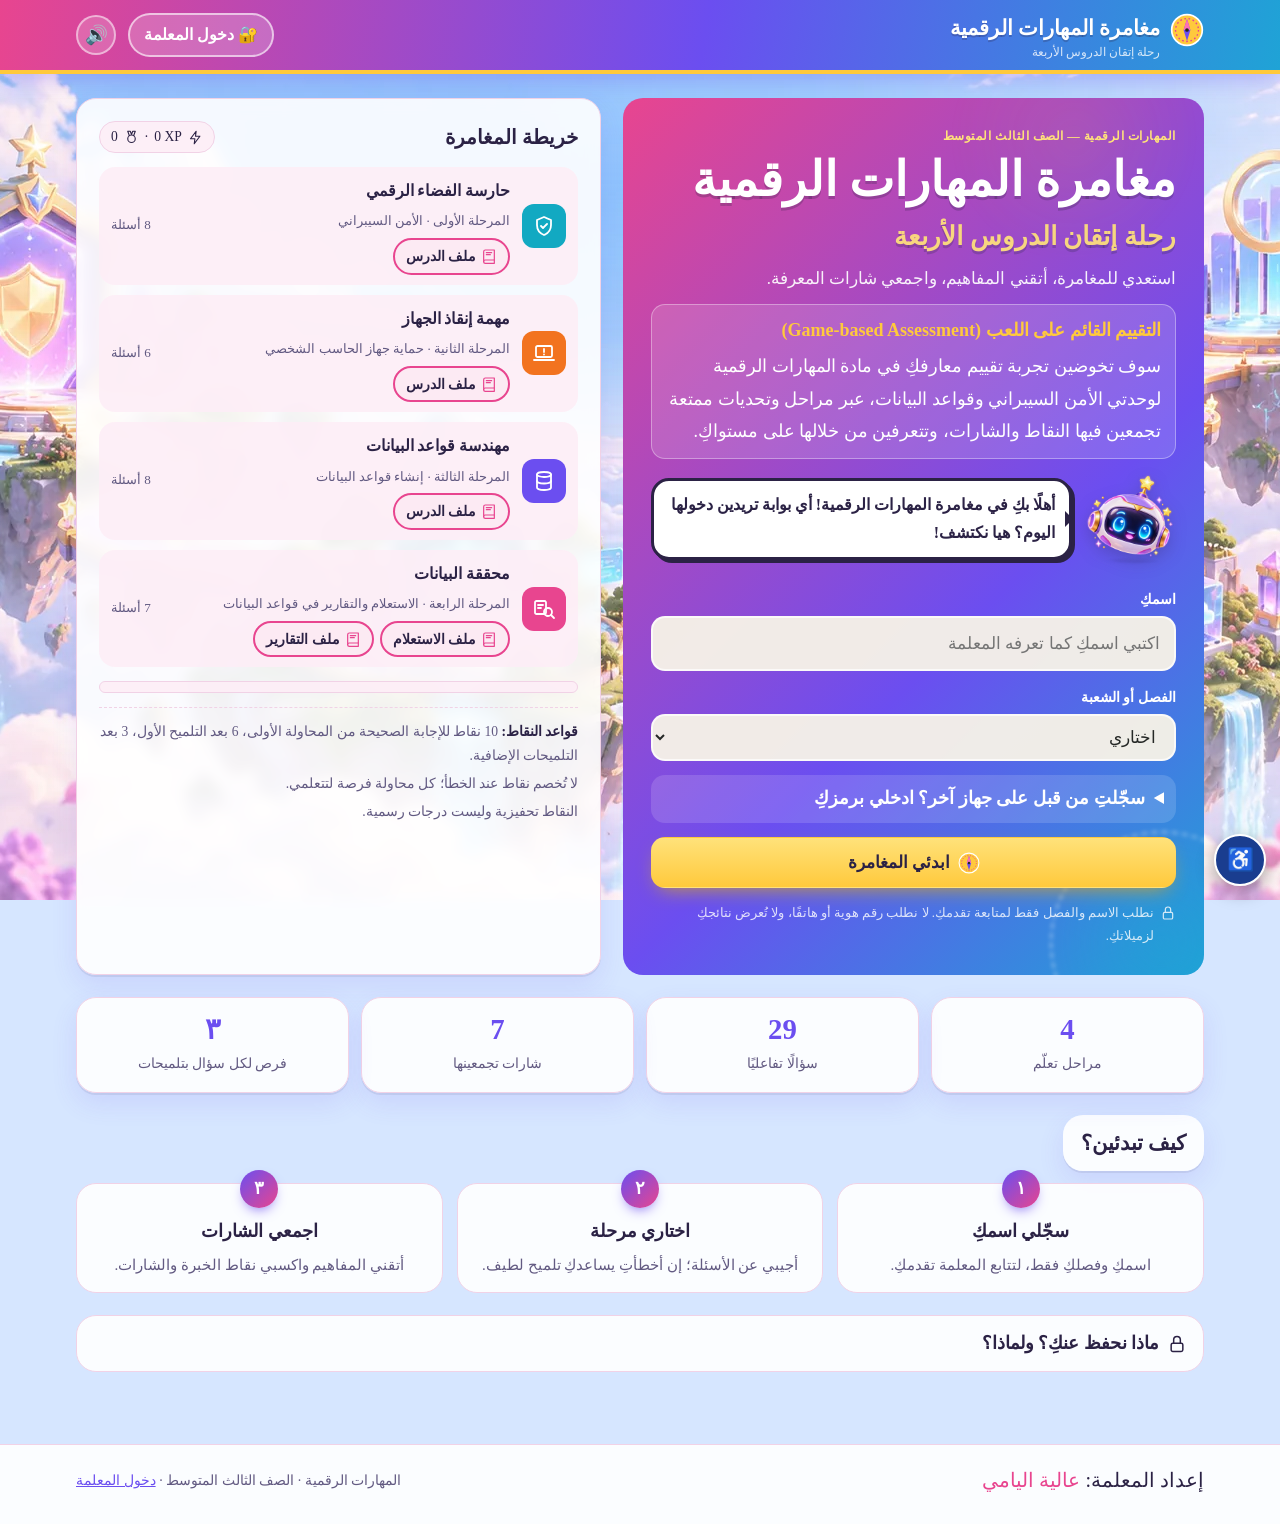
==== index.html @ bc0aef44 "v1.7.1: add experience intro (Game-based Assessment) on home page Co-Authored-By: Claude Sonnet 5.5 " ====
<!doctype html>
<html lang="ar" dir="rtl">
<head>
<meta charset="utf-8">
<meta name="viewport" content="width=device-width,initial-scale=1,viewport-fit=cover">
<title>مغامرة المهارات الرقمية</title>
<meta name="description" content="لعبة مراجعة تفاعلية لدروس المهارات الرقمية للصف الثالث المتوسط — إعداد المعلمة عالية اليامي">
<link rel="preconnect" href="https://fonts.googleapis.com">
<link rel="preconnect" href="https://fonts.gstatic.com" crossorigin>
<link rel="stylesheet" href="https://fonts.googleapis.com/css2?family=Amiri:wght@400;700&display=swap">
<link rel="preload" as="image" href="img/hero.webp" type="image/webp">
<link rel="stylesheet" href="css/style.css?v=1.7.1">
<link rel="stylesheet" href="css/home.css?v=1.7.1">
<link rel="stylesheet" href="css/scenes.css?v=1.7.1">
<link rel="stylesheet" href="css/a11y.css?v=1.7.1">
</head>
<body>
<header class="topbar">
  <div class="topbar-in">
    <a class="brand" href="#" id="brandLink"><span id="brandIcon"></span><span><b>مغامرة المهارات الرقمية</b><small>رحلة إتقان الدروس الأربعة</small></span></a>
    <div class="top-stats" id="topStats"></div>
    <button class="teacher-btn" id="teacherBtn" type="button">🔐 دخول المعلمة</button>
    <button class="sound-btn" id="soundBtn" type="button" aria-label="الأصوات">🔊</button>
  </div>
</header>
<main>
  <div class="wrap" id="app" aria-live="polite"></div>
</main>
<footer class="foot">
  <div class="foot-in">
    <div class="author">إعداد المعلمة: <span>عالية اليامي</span></div>
    <div>المهارات الرقمية · الصف الثالث المتوسط · <button class="linkish" type="button" id="teacherLink">دخول المعلمة</button></div>
  </div>
</footer>
<div class="drawer-bg" id="drawerBg" hidden></div>
<aside class="drawer" id="drawer" role="dialog" aria-modal="true" hidden></aside>

<script src="js/config.js?v=1.7.1"></script>
<script src="js/icons.js?v=1.7.1"></script>
<script src="js/questions.js?v=1.7.1"></script>
<script src="js/review.js?v=1.7.1"></script>
<script src="js/rules.js?v=1.7.1"></script>
<script src="js/forms.js?v=1.7.1"></script>
<script src="js/storage.js?v=1.7.1"></script>
<script src="js/tracker.js?v=1.7.1"></script>
<script src="js/quiz-engine.js?v=1.7.1"></script>
<script src="js/auth.js?v=1.7.1"></script>
<script src="js/fx.js?v=1.7.1"></script>
<script src="js/a11y.js"></script>
<script src="js/lesson-viewer.js?v=1.7.1"></script>
<script>
  document.getElementById('brandIcon').innerHTML = MDQ.icons.compass;
  document.getElementById('brandLink').addEventListener('click', function (e) {
    e.preventDefault();
    MDQ.ui && MDQ.ui.go(MDQ.store.get(MDQ.KEYS.session, null) ? 'map' : 'welcome');
  });
  document.getElementById('teacherLink').addEventListener('click', function () { MDQ.auth.open(); });
</script>
<script src="js/app.js?v=1.7.1"></script>
</body>
</html>
---- css/style.css ----
/* مغامرة المهارات الرقمية — ثيم أنمي مبهج: سماء ساكورا وردية، بنفسجي، أزرق سماوي، أصفر شمسي.
   التخطيط: شريط علوي متدرج + لوحة رئيسية؛ خريطة مراحل متصلة بمسار نجوم، وتميمة «نجمة». الخط: Times New Roman. */
:root {
  --bg: #FFF4FA;
  --bg-2: #EEF4FF;
  --surface: #FFFFFF;
  --surface-2: #FCEBF5;
  --ink: #2B2245;
  --muted: #625A82;
  --line: #F1D2E6;
  --brand: #6B4EF0;
  --brand-2: #E8458F;
  --brand-3: #1FA3D6;
  --brand-ink: #FFFFFF;
  --accent: #6B4EF0;
  --gold: #FFC93C;
  --gold-ink: #B2560A;
  --c1: #12A9C2; --c2: #F2731F; --c3: #6B4EF0; --c4: #E8458F;
  --ok: #109E6E; --ok-bg: #DDF8EC;
  --warn: #B06A00; --warn-bg: #FFF1CC;
  --bad: #D9365E; --bad-bg: #FFE1E8;
  --shadow: 0 2px 0 rgba(43,34,69,.08), 0 10px 26px rgba(107,78,240,.12);
  --f-display: "Times New Roman", Times, "Amiri", "Traditional Arabic", serif;
  --f-body: "Times New Roman", Times, "Amiri", "Traditional Arabic", serif;
  --r: 20px;
  --r-sm: 12px;
}
@media (prefers-color-scheme: dark) {
  :root:not([data-theme="light"]) {
    --bg: #161230; --bg-2: #101A3A; --surface: #221C47; --surface-2: #2D2560; --ink: #F6F1FF; --muted: #BDB3E3; --line: #3D3478;
    --brand: #8C74FF; --brand-2: #FF5FA8; --brand-3: #36C2F0; --brand-ink: #FFFFFF; --accent: #B3A3FF; --gold: #FFD45C; --gold-ink: #FFD45C;
    --c1: #4FD8EE; --c2: #FF9A55; --c3: #A996FF; --c4: #FF7DBB;
    --ok: #4FE0A6; --ok-bg: #173A33; --warn: #FFC95C; --warn-bg: #3D3017; --bad: #FF8AA6; --bad-bg: #44203A;
    --shadow: 0 2px 0 rgba(0,0,0,.3), 0 10px 28px rgba(0,0,0,.35);
    color-scheme: dark;
  }
}
:root[data-theme="dark"] {
  --bg: #161230; --bg-2: #101A3A; --surface: #221C47; --surface-2: #2D2560; --ink: #F6F1FF; --muted: #BDB3E3; --line: #3D3478;
  --brand: #8C74FF; --brand-2: #FF5FA8; --brand-3: #36C2F0; --brand-ink: #FFFFFF; --accent: #B3A3FF; --gold: #FFD45C; --gold-ink: #FFD45C;
  --c1: #4FD8EE; --c2: #FF9A55; --c3: #A996FF; --c4: #FF7DBB;
  --ok: #4FE0A6; --ok-bg: #173A33; --warn: #FFC95C; --warn-bg: #3D3017; --bad: #FF8AA6; --bad-bg: #44203A;
  --shadow: 0 2px 0 rgba(0,0,0,.3), 0 10px 28px rgba(0,0,0,.35);
  color-scheme: dark;
}

* { box-sizing: border-box; }
html, body { min-height: 100%; }
body {
  margin: 0; background: var(--bg); color: var(--ink);
  font-family: var(--f-body); font-size: 18px; line-height: 1.75;
  background-image: radial-gradient(1200px 600px at 100% -10%, color-mix(in srgb, var(--brand-2) 14%, transparent), transparent 60%), radial-gradient(900px 500px at -10% 30%, color-mix(in srgb, var(--brand-3) 12%, transparent), transparent 60%);
  background-attachment: fixed;
  -webkit-font-smoothing: antialiased;
}
h1, h2, h3 { font-family: var(--f-display); font-weight: 600; line-height: 1.35; text-wrap: balance; margin: 0; }
p { margin: 0; }
button, input, select { font: inherit; color: inherit; }
button { cursor: pointer; }
:focus-visible { outline: 3px solid var(--gold); outline-offset: 2px; border-radius: 6px; }
.num { font-variant-numeric: tabular-nums; }
.ltr { direction: ltr; unicode-bidi: isolate; display: inline-block; }
.sr { position: absolute; width: 1px; height: 1px; overflow: hidden; clip: rect(0 0 0 0); }

/* ---------- الشريط العلوي ---------- */
.topbar {
  position: sticky; top: env(safe-area-inset-top, 0px); z-index: 30;
  background: var(--brand); color: var(--brand-ink);
  border-bottom: 3px solid var(--gold);
}
.topbar-in { max-width: 1160px; margin: 0 auto; padding: 10px 16px; display: flex; align-items: center; gap: 12px; flex-wrap: wrap; }
.brand { display: flex; align-items: center; gap: 10px; text-decoration: none; color: inherit; background: none; border: 0; padding: 0; }
.brand svg { width: 34px; height: 34px; flex: none; }
.brand b { font-family: var(--f-display); font-size: 1.15rem; font-weight: 600; letter-spacing: 0; }
.brand small { display: block; font-size: .72rem; opacity: .8; line-height: 1.2; }
.top-stats { margin-inline-start: auto; display: flex; gap: 8px; align-items: center; flex-wrap: wrap; }
.chip {
  display: inline-flex; align-items: center; gap: 6px; padding: 3px 11px; border-radius: 999px;
  font-size: .85rem; background: rgba(246,242,232,.12); border: 1px solid rgba(246,242,232,.22); white-space: nowrap;
}
.chip svg { width: 15px; height: 15px; }
.chip.gold { background: var(--gold); color: #252826; border-color: transparent; font-weight: 600; }
.sync { font-size: .78rem; }
.sync[data-st="synced"] { background: rgba(121,199,154,.25); }
.sync[data-st="error"], .sync[data-st="offline"] { background: #A3392E; border-color: transparent; color: #fff; }
.sync[data-st="memory"] { background: #8F5A0F; color: #fff; }

/* ---------- الحاوية ---------- */
.wrap { max-width: 1160px; margin: 0 auto; padding-inline: 16px; padding-block: 24px 40px; }
.panel { background: var(--surface); border: 1px solid var(--line); border-radius: var(--r); box-shadow: var(--shadow); }
.eyebrow { font-size: .78rem; letter-spacing: .04em; color: var(--gold-ink); font-weight: 600; }
.muted { color: var(--muted); }
.row { display: flex; gap: 10px; flex-wrap: wrap; align-items: center; }
.grow { flex: 1 1 auto; min-width: 0; }

/* ---------- الأزرار ---------- */
.btn {
  display: inline-flex; align-items: center; justify-content: center; gap: 8px;
  padding: 10px 18px; border-radius: 10px; border: 1px solid transparent;
  background: var(--brand); color: var(--brand-ink); font-weight: 600; font-size: .98rem;
  transition: transform .12s ease, background .15s ease, box-shadow .15s ease; text-decoration: none;
}
.btn:hover { transform: translateY(-1px); box-shadow: 0 6px 16px color-mix(in srgb, var(--brand) 35%, transparent); }
.btn:active { transform: none; }
.btn[disabled] { opacity: .45; cursor: not-allowed; transform: none; box-shadow: none; }
.btn.gold { background: var(--gold); color: #252826; }
.btn.ghost { background: transparent; color: var(--ink); border-color: var(--line); }
.btn.ghost:hover { background: var(--surface-2); }
.btn.small { padding: 6px 12px; font-size: .88rem; }
.btn svg { width: 18px; height: 18px; }
.linkish { background: none; border: 0; color: var(--accent); text-decoration: underline; padding: 0; font-size: .9rem; }

/* ---------- الصفحة الافتتاحية ---------- */
.hero { display: grid; grid-template-columns: 1.05fr .95fr; gap: 22px; align-items: stretch; }
.hero-card { background: var(--brand); color: var(--brand-ink); border-radius: var(--r); padding: 28px; position: relative; overflow: hidden; }
.hero-card::after {
  content: ""; position: absolute; inset: auto -40px -60px auto; width: 240px; height: 240px; border-radius: 50%;
  border: 2px dashed rgba(183,154,97,.45); pointer-events: none;
}
.hero-card h1 { font-size: clamp(1.7rem, 3.4vw, 2.5rem); }
.hero-card h1 span { color: var(--gold); display: block; font-size: .62em; margin-top: 4px; }
.hero-card .lede { margin-top: 10px; font-size: 1.05rem; opacity: .92; }
.form { margin-top: 22px; display: grid; gap: 14px; position: relative; z-index: 1; }
.field label { display: block; font-size: .9rem; margin-bottom: 4px; font-weight: 600; }
.field input, .field select {
  width: 100%; padding: 11px 14px; border-radius: 10px; border: 1px solid rgba(246,242,232,.35);
  background: rgba(246,242,232,.96); color: #252826; font-size: 1rem;
}
.field .help { font-size: .8rem; opacity: .85; margin-top: 3px; }
.field .err { color: #FFD9D3; font-size: .85rem; margin-top: 4px; }
.privacy { font-size: .8rem; opacity: .8; display: flex; gap: 6px; align-items: flex-start; }
.privacy svg { width: 16px; height: 16px; flex: none; margin-top: 3px; }

.preview { padding: 22px; display: grid; gap: 14px; align-content: start; }
.preview h2 { font-size: 1.25rem; }
.mini-stages { display: grid; gap: 10px; }
.mini { display: grid; grid-template-columns: 44px 1fr auto; gap: 12px; align-items: center; padding: 10px 12px; border-radius: 12px; background: var(--surface-2); }
.mini .ic { width: 44px; height: 44px; border-radius: 12px; display: grid; place-items: center; color: #fff; }
.mini .ic svg { width: 24px; height: 24px; }
.mini b { display: block; font-size: .98rem; }
.mini small { color: var(--muted); font-size: .82rem; }
.rules { font-size: .85rem; color: var(--muted); border-top: 1px dashed var(--line); padding-top: 12px; display: grid; gap: 4px; }
.rules b { color: var(--ink); }

/* ---------- الخريطة ---------- */
.map-head { display: flex; gap: 16px; align-items: end; justify-content: space-between; flex-wrap: wrap; margin-bottom: 18px; }
.map-head h1 { font-size: clamp(1.5rem, 3vw, 2rem); }
.overall { min-width: 240px; flex: 0 1 340px; }
.bar { height: 10px; border-radius: 99px; background: var(--surface-2); overflow: hidden; border: 1px solid var(--line); }
.bar > i { display: block; height: 100%; background: linear-gradient(90deg, var(--gold), var(--accent)); border-radius: inherit; transition: width .5s ease; }
.stages { position: relative; display: grid; grid-template-columns: repeat(4, minmax(0, 1fr)); gap: 18px; }
.stages::before {
  content: ""; position: absolute; top: 58px; inset-inline: 8%; border-top: 3px dashed var(--gold); opacity: .6; z-index: 0;
}
.stage {
  position: relative; z-index: 1; display: flex; flex-direction: column; gap: 10px; padding: 18px;
  background: var(--surface); border: 1px solid var(--line); border-radius: var(--r); box-shadow: var(--shadow);
  border-top: 5px solid var(--sc);
}
.stage .node {
  width: 76px; height: 76px; border-radius: 50%; display: grid; place-items: center; margin: -6px auto 2px;
  background: var(--sc); color: #fff; box-shadow: 0 0 0 6px var(--surface), 0 0 0 8px var(--line); position: relative;
}
.stage .node svg { width: 36px; height: 36px; }
.stage .node .done-mark { position: absolute; bottom: -4px; inset-inline-end: -4px; width: 26px; height: 26px; border-radius: 50%; background: var(--gold); color: #252826; display: grid; place-items: center; border: 2px solid var(--surface); }
.stage .node .done-mark svg { width: 15px; height: 15px; }
.stage .lvl { text-align: center; font-size: .78rem; color: var(--muted); }
.stage h3 { font-size: 1.15rem; text-align: center; }
.stage .lesson { text-align: center; color: var(--sc); font-weight: 600; font-size: .92rem; margin-top: -6px; }
.stage .story { font-size: .9rem; color: var(--muted); }
.stage .mission { font-size: .86rem; background: var(--surface-2); padding: 8px 10px; border-radius: 10px; }
.stage .mission b { color: var(--ink); }
.stage .foot { margin-top: auto; display: grid; gap: 8px; }
.status { display: inline-flex; align-items: center; gap: 6px; font-size: .78rem; font-weight: 600; padding: 2px 10px; border-radius: 99px; justify-self: start; }
.status.new { background: var(--surface-2); color: var(--muted); }
.status.active { background: var(--warn-bg); color: var(--warn); }
.status.done { background: var(--ok-bg); color: var(--ok); }
.stage.is-done { background: linear-gradient(180deg, var(--surface), var(--surface-2)); }
.stage .btn { width: 100%; background: var(--sc); color: #fff; }
.stage .btn.ghost { background: transparent; color: var(--ink); }
.c1 { --sc: var(--c1); } .c2 { --sc: var(--c2); } .c3 { --sc: var(--c3); } .c4 { --sc: var(--c4); }

.badges-shelf { margin-top: 22px; padding: 18px; }
.badges-shelf h2 { font-size: 1.1rem; margin-bottom: 10px; }
.shelf { display: flex; gap: 12px; flex-wrap: wrap; }
.medal { display: flex; align-items: center; gap: 10px; padding: 8px 12px 8px 14px; border-radius: 12px; border: 1px solid var(--line); background: var(--surface-2); min-width: 0; }
.medal .disc { width: 42px; height: 42px; border-radius: 50%; display: grid; place-items: center; background: var(--gold); color: #252826; flex: none; box-shadow: inset 0 0 0 3px rgba(255,255,255,.35); }
.medal .disc svg { width: 22px; height: 22px; }
.medal.locked { opacity: .5; }
.medal.locked .disc { background: var(--line); color: var(--muted); }
.medal b { display: block; font-size: .9rem; }
.medal small { color: var(--muted); font-size: .76rem; line-height: 1.4; display: block; }

/* ---------- شاشة السؤال ---------- */
.play { display: grid; grid-template-columns: minmax(0, 1fr) 280px; gap: 20px; align-items: start; }
.play-head { display: flex; gap: 10px; align-items: center; flex-wrap: wrap; margin-bottom: 14px; }
.play-head h1 { font-size: 1.35rem; }
.qcard { padding: 22px; border-top: 5px solid var(--sc); }
.qmeta { display: flex; gap: 8px; flex-wrap: wrap; align-items: center; margin-bottom: 10px; font-size: .82rem; }
.tag { padding: 2px 10px; border-radius: 99px; background: var(--surface-2); color: var(--muted); }
.tag.concept { color: var(--sc); background: color-mix(in srgb, var(--sc) 12%, transparent); font-weight: 600; }
.tag.retry { background: var(--warn-bg); color: var(--warn); }
.qtext { font-size: 1.18rem; font-weight: 500; line-height: 1.9; }
.opts { display: grid; gap: 10px; margin-top: 18px; }
.opt {
  display: grid; grid-template-columns: 34px 1fr auto; gap: 12px; align-items: center; text-align: start;
  padding: 12px 14px; border-radius: 12px; border: 2px solid var(--line); background: var(--surface);
  transition: border-color .15s, background .15s, transform .1s;
}
.opt:hover:not([disabled]) { border-color: var(--sc); }
.opt .l { width: 34px; height: 34px; border-radius: 50%; display: grid; place-items: center; background: var(--surface-2); font-weight: 700; }
.opt[aria-checked="true"] { border-color: var(--sc); background: color-mix(in srgb, var(--sc) 9%, var(--surface)); }
.opt[aria-checked="true"] .l { background: var(--sc); color: #fff; }
.opt.tried { opacity: .55; text-decoration: line-through; text-decoration-color: var(--bad); }
.opt.tried .note { font-size: .74rem; color: var(--bad); text-decoration: none; }
.opt.right { border-color: var(--ok); background: var(--ok-bg); }
.opt.right .l { background: var(--ok); color: #fff; }
.opt[disabled] { cursor: default; }
.opts.tf { grid-template-columns: 1fr 1fr; }
.actions { display: flex; gap: 10px; flex-wrap: wrap; margin-top: 18px; align-items: center; }

.fb { margin-top: 18px; padding: 16px 18px; border-radius: 12px; border: 1px solid; display: grid; gap: 8px; animation: rise .35s ease; }
.fb h3 { font-size: 1.08rem; display: flex; align-items: center; gap: 8px; }
.fb h3 svg { width: 22px; height: 22px; }
.fb.ok { background: var(--ok-bg); border-color: color-mix(in srgb, var(--ok) 40%, transparent); }
.fb.ok h3 { color: var(--ok); }
.fb.hint { background: var(--warn-bg); border-color: color-mix(in srgb, var(--warn) 35%, transparent); }
.fb.hint h3 { color: var(--warn); }
.fb.teach { background: var(--surface-2); border-color: var(--line); }
.fb.teach h3 { color: var(--accent); }
.fb .xp { font-weight: 700; color: var(--gold-ink); }
.fb .corr { font-size: .92rem; border-inline-start: 3px solid var(--gold); padding-inline-start: 10px; }
@keyframes rise { from { opacity: 0; transform: translateY(6px); } to { opacity: 1; transform: none; } }
.shake { animation: shake .35s ease; }
@keyframes shake { 20%, 60% { transform: translateX(-5px); } 40%, 80% { transform: translateX(5px); } }

.side { display: grid; gap: 14px; position: sticky; top: calc(env(safe-area-inset-top, 0px) + 80px); }
.side .panel { padding: 16px; }
.reviewbtn {
  display: grid; grid-template-columns: 46px 1fr; gap: 12px; align-items: center; width: 100%; text-align: start;
  padding: 14px; border-radius: var(--r); border: 2px dashed var(--gold); background: var(--surface); color: var(--ink);
}
.reviewbtn:hover { background: var(--surface-2); }
.reviewbtn .ic { width: 46px; height: 46px; border-radius: 12px; background: var(--gold); color: #252826; display: grid; place-items: center; }
.reviewbtn .ic svg { width: 26px; height: 26px; }
.reviewbtn b { display: block; font-family: var(--f-display); font-weight: 600; }
.reviewbtn small { color: var(--muted); font-size: .8rem; }
.kv { display: grid; grid-template-columns: 1fr auto; gap: 6px 10px; font-size: .9rem; }
.kv dt { color: var(--muted); } .kv dd { margin: 0; font-weight: 700; }
.ladder { display: grid; gap: 6px; font-size: .84rem; }
.ladder div { display: flex; justify-content: space-between; gap: 8px; padding: 4px 8px; border-radius: 8px; }
.ladder div.on { background: var(--warn-bg); color: var(--warn); font-weight: 600; }

/* ---------- لوحة المراجعة الجانبية ---------- */
.drawer-bg { position: fixed; inset: 0; background: rgba(20,24,21,.45); z-index: 50; opacity: 0; transition: opacity .2s; }
.drawer-bg.open { opacity: 1; }
.drawer {
  position: fixed; top: 0; bottom: 0; inset-inline-start: 0; width: min(560px, 100%); z-index: 51;
  background: var(--surface); border-inline-end: 4px solid var(--gold); box-shadow: var(--shadow);
  display: flex; flex-direction: column; transform: translateX(100%); transition: transform .25s ease;
  padding-top: env(safe-area-inset-top, 0px); padding-bottom: env(safe-area-inset-bottom, 0px);
}
[dir="rtl"] .drawer { transform: translateX(105%); }
.drawer.open { transform: none !important; }
.drawer header { padding: 16px 18px; border-bottom: 1px solid var(--line); display: flex; gap: 10px; align-items: center; background: var(--surface-2); }
.drawer header h2 { font-size: 1.1rem; }
.drawer .body { overflow-y: auto; padding: 16px 18px 24px; display: grid; gap: 16px; }
.drawer footer { padding: 12px 18px; border-top: 1px solid var(--line); }
.rsec { border: 1px solid var(--line); border-radius: 12px; padding: 14px; display: grid; gap: 8px; }
.rsec.focus { border-color: var(--gold); box-shadow: 0 0 0 3px color-mix(in srgb, var(--gold) 25%, transparent); }
.rsec .here { font-size: .74rem; color: var(--gold-ink); font-weight: 700; }
.rsec h3 { font-size: 1rem; }
.rsec ul, .rsec ol { margin: 0; padding-inline-start: 20px; display: grid; gap: 4px; font-size: .93rem; }
.rsec p { font-size: .93rem; }
.tbl-wrap { overflow-x: auto; border: 1px solid var(--line); border-radius: 10px; }
.tbl { width: 100%; border-collapse: collapse; font-size: .86rem; }
.tbl th { background: var(--surface-2); text-align: start; padding: 8px 10px; font-weight: 700; white-space: nowrap; }
.tbl td { padding: 8px 10px; border-top: 1px solid var(--line); vertical-align: top; }
.terms { display: grid; gap: 6px; }
.terms div { display: grid; grid-template-columns: minmax(110px, 38%) 1fr; gap: 10px; font-size: .9rem; padding: 6px 0; border-bottom: 1px dashed var(--line); }
.terms dt { font-weight: 700; color: var(--accent); }
.terms dd { margin: 0; }
.vs { display: grid; grid-template-columns: 1fr auto 1fr; gap: 8px; align-items: stretch; }
.vs > div { background: var(--surface-2); border-radius: 10px; padding: 10px; font-size: .88rem; }
.vs > div b { display: block; color: var(--accent); margin-bottom: 4px; }
.vs > span { align-self: center; font-family: var(--f-display); color: var(--gold-ink); }
.diagram svg { width: 100%; height: auto; display: block; }
.diagram figcaption { font-size: .82rem; color: var(--muted); }
.extra { background: var(--surface-2); border-radius: 12px; padding: 12px 14px; font-size: .88rem; }

/* ---------- النتائج ---------- */
.result-hero { padding: 26px; display: grid; grid-template-columns: auto 1fr; gap: 20px; align-items: center; background: var(--brand); color: var(--brand-ink); border-radius: var(--r); }
.result-hero h1 { font-size: clamp(1.4rem, 3vw, 1.9rem); }
.result-hero .big-badge { width: 96px; height: 96px; border-radius: 50%; background: var(--gold); color: #252826; display: grid; place-items: center; box-shadow: 0 0 0 6px rgba(246,242,232,.18); animation: pop .6s cubic-bezier(.2,1.6,.4,1); }
.result-hero .big-badge svg { width: 48px; height: 48px; }
@keyframes pop { from { transform: scale(.3) rotate(-20deg); } to { transform: none; } }
.stats { display: grid; grid-template-columns: repeat(4, minmax(0, 1fr)); gap: 12px; margin-top: 16px; }
.stat { padding: 14px; border-radius: 12px; background: var(--surface); border: 1px solid var(--line); }
.stat b { display: block; font-size: 1.6rem; font-family: var(--f-display); line-height: 1.2; }
.stat small { color: var(--muted); font-size: .82rem; }
.stat.key { border-color: var(--gold); }
.twin { display: grid; grid-template-columns: 1fr 1fr; gap: 12px; margin-top: 12px; }
.meter { padding: 16px; }
.meter .bar { height: 12px; margin-top: 8px; }
.meter .bar > i.ok { background: var(--ok); }
.list { display: grid; gap: 8px; margin-top: 8px; }
.list li { list-style: none; }
.list.plain { padding: 0; margin: 8px 0 0; }
.mist { padding: 16px; display: grid; gap: 8px; border-inline-start: 4px solid var(--sc); }
.mist .yours { color: var(--bad); font-size: .9rem; }
.mist .right { color: var(--ok); font-size: .9rem; font-weight: 600; }

/* ---------- التنبيهات ---------- */
.toast { position: fixed; bottom: calc(18px + env(safe-area-inset-bottom, 0px)); inset-inline: 16px; margin: 0 auto; max-width: 420px; z-index: 70;
  background: var(--ink); color: var(--bg); padding: 12px 16px; border-radius: 12px; box-shadow: var(--shadow); display: flex; gap: 10px; align-items: center; animation: rise .3s ease; }
.toast .disc { width: 36px; height: 36px; border-radius: 50%; background: var(--gold); color: #252826; display: grid; place-items: center; flex: none; }
.toast .disc svg { width: 20px; height: 20px; }
.banner { padding: 12px 14px; border-radius: 12px; background: var(--warn-bg); color: var(--warn); font-size: .9rem; display: flex; gap: 10px; align-items: flex-start; }
.banner.info { background: var(--surface-2); color: var(--ink); }
.banner.bad { background: var(--bad-bg); color: var(--bad); }
.confirm { padding: 14px; border-radius: 12px; border: 1px solid var(--bad); background: var(--bad-bg); display: grid; gap: 10px; }
#confetti { position: fixed; inset: 0; pointer-events: none; z-index: 60; width: 100%; height: 100%; }

/* ---------- التذييل ---------- */
.foot { border-top: 1px solid var(--line); margin-top: 8px; }
.foot-in { max-width: 1160px; margin: 0 auto; padding: 18px 16px 26px; display: flex; gap: 12px; flex-wrap: wrap; align-items: center; justify-content: space-between; font-size: .88rem; color: var(--muted); }
.foot-in .author { font-family: var(--f-display); font-size: 1.05rem; color: var(--ink); }
.foot-in .author span { color: var(--gold-ink); }

/* ---------- لوحة المعلمة ---------- */
.t-head { display: flex; gap: 14px; flex-wrap: wrap; align-items: end; justify-content: space-between; margin-bottom: 16px; }
.t-head h1 { font-size: 1.6rem; }
.tabs { display: flex; gap: 4px; flex-wrap: wrap; border-bottom: 2px solid var(--line); margin-bottom: 16px; }
.tabs button { background: none; border: 0; padding: 9px 14px; border-radius: 10px 10px 0 0; color: var(--muted); font-weight: 600; margin-bottom: -2px; border-bottom: 3px solid transparent; }
.tabs button[aria-selected="true"] { color: var(--accent); border-bottom-color: var(--gold); }
.filters { display: grid; grid-template-columns: repeat(4, minmax(0, 1fr)) auto; gap: 10px; padding: 14px; margin-bottom: 16px; align-items: end; }
.filters label { font-size: .8rem; color: var(--muted); display: grid; gap: 3px; min-width: 0; }
.filters select, .t-input { padding: 8px 10px; border-radius: 9px; border: 1px solid var(--line); background: var(--surface); color: var(--ink); width: 100%; min-width: 0; }
.kpis { display: grid; grid-template-columns: repeat(5, minmax(0, 1fr)); gap: 12px; margin-bottom: 16px; }
.kpi { padding: 14px; }
.kpi b { display: block; font-size: 1.7rem; font-family: var(--f-display); line-height: 1.2; }
.kpi small { color: var(--muted); font-size: .8rem; }
.grid2 { display: grid; grid-template-columns: 1fr 1fr; gap: 16px; }
.card { padding: 16px; min-width: 0; }
.card h2 { font-size: 1.08rem; margin-bottom: 10px; }
.hbar { display: grid; grid-template-columns: minmax(90px, 34%) 1fr 48px; gap: 10px; align-items: center; font-size: .86rem; padding: 5px 0; }
.hbar .track { height: 12px; background: var(--surface-2); border-radius: 99px; overflow: hidden; }
.hbar .track i { display: block; height: 100%; border-radius: 99px; }
.lv-low { background: var(--bad); } .lv-mid { background: var(--warn); } .lv-ok { background: var(--ok); }
.pill { display: inline-block; padding: 1px 9px; border-radius: 99px; font-size: .78rem; font-weight: 700; }
.pill.low { background: var(--bad-bg); color: var(--bad); } .pill.mid { background: var(--warn-bg); color: var(--warn); } .pill.ok { background: var(--ok-bg); color: var(--ok); }
.pill.na { background: var(--surface-2); color: var(--muted); }
.t-table { width: 100%; border-collapse: collapse; font-size: .86rem; }
.t-table th { position: sticky; top: 0; background: var(--surface-2); text-align: start; padding: 8px 10px; white-space: nowrap; font-weight: 700; }
.t-table td { padding: 7px 10px; border-top: 1px solid var(--line); vertical-align: top; }
.t-scroll { overflow: auto; max-height: 520px; border: 1px solid var(--line); border-radius: 10px; }
.qbank { display: grid; gap: 10px; }
.qitem { padding: 14px; display: grid; gap: 6px; border-inline-start: 4px solid var(--sc); }
.qitem .key { color: var(--ok); font-weight: 600; font-size: .9rem; }
.qitem.flagged { box-shadow: inset 0 0 0 2px var(--gold); }
.flag { background: var(--warn-bg); color: var(--warn); padding: 8px 10px; border-radius: 9px; font-size: .86rem; }
.switch { display: inline-flex; gap: 8px; align-items: center; font-size: .88rem; }
.setgrid { display: grid; grid-template-columns: repeat(3, minmax(0, 1fr)); gap: 14px; }
.setgrid label { display: grid; gap: 4px; font-size: .88rem; }
pre.code { background: var(--surface-2); padding: 12px; border-radius: 10px; overflow-x: auto; font-size: .82rem; direction: ltr; text-align: left; }
.steps-doc { display: grid; gap: 10px; padding-inline-start: 22px; margin: 0; }

/* ---------- الاستجابة ---------- */
.mobile-only { display: none; }
@media (max-width: 980px) { .mobile-only { display: inline-flex; } }
@media (max-width: 980px) {
  .stages { grid-template-columns: repeat(2, minmax(0, 1fr)); }
  .stages::before { display: none; }
  .play { grid-template-columns: 1fr; }
  .side { position: static; }
  .kpis { grid-template-columns: repeat(3, minmax(0, 1fr)); }
  .filters { grid-template-columns: repeat(2, minmax(0, 1fr)); }
  .setgrid { grid-template-columns: 1fr 1fr; }
}
@media (max-width: 720px) {
  .hero { grid-template-columns: 1fr; }
  .stats { grid-template-columns: repeat(2, minmax(0, 1fr)); }
  .grid2, .twin { grid-template-columns: 1fr; }
  .result-hero { grid-template-columns: 1fr; text-align: center; justify-items: center; }
}
@media (max-width: 560px) {
  .stages { grid-template-columns: 1fr; }
  .top-stats { margin-inline-start: 0; width: 100%; }
  .brand small { display: none; }
  .opts.tf { grid-template-columns: 1fr; }
  .kpis { grid-template-columns: repeat(2, minmax(0, 1fr)); }
  .filters, .setgrid { grid-template-columns: 1fr; }
  .vs { grid-template-columns: 1fr; }
  .vs > span { justify-self: center; }
  .terms div { grid-template-columns: 1fr; gap: 2px; }
  .hero-card, .qcard { padding: 18px; }
}
@media (prefers-reduced-motion: reduce) {
  *, *::before, *::after { animation: none !important; transition: none !important; }
}


/* =================== طبقة ثيم الأنمي والحركة =================== */
h1, h2, h3, b, strong { font-weight: 700; }
#petals { position: fixed; inset: 0; width: 100%; height: 100%; pointer-events: none; z-index: 0; }
.topbar, main, .foot { position: relative; z-index: 1; }
.topbar { background: linear-gradient(100deg, var(--brand-2), var(--brand) 55%, var(--brand-3)); border-bottom: 4px solid var(--gold); box-shadow: 0 6px 20px color-mix(in srgb, var(--brand) 30%, transparent); }
.topbar .chip { background: rgba(255,255,255,.18); border-color: rgba(255,255,255,.35); color: #fff; }
.topbar .chip.gold { background: var(--gold); color: #2B2245; }
.chip.pop { animation: pop .5s cubic-bezier(.2,1.8,.4,1); }
.brand b { font-size: 1.3rem; text-shadow: 0 2px 0 rgba(43,34,69,.25); }
.brand svg { animation: spin-slow 12s linear infinite; }
@keyframes spin-slow { to { transform: rotate(360deg); } }
.sound-btn { border: 2px solid rgba(255,255,255,.5); background: rgba(255,255,255,.18); border-radius: 50%; width: 40px; height: 40px; font-size: 1.15rem; line-height: 1; display: grid; place-items: center; color: #fff; }
.sound-btn:hover { background: rgba(255,255,255,.32); transform: scale(1.08); }

/* أزرار ثلاثية الأبعاد بروح الألعاب */
.btn { border-radius: 14px; box-shadow: 0 4px 0 color-mix(in srgb, var(--brand) 55%, #000 20%); font-family: var(--f-body); font-weight: 700; font-size: 1.05rem; }
.btn:hover { transform: translateY(-2px) scale(1.02); }
.btn:active { transform: translateY(3px); box-shadow: 0 1px 0 color-mix(in srgb, var(--brand) 55%, #000 20%); }
.btn.gold { background: linear-gradient(180deg, #FFE27A, var(--gold)); color: #2B2245; box-shadow: 0 4px 0 #D99A12; }
.btn.ghost { box-shadow: 0 3px 0 var(--line); background: var(--surface); }
.btn[disabled] { box-shadow: none; }

/* البطاقة الافتتاحية */
.hero-card { background: linear-gradient(135deg, var(--brand-2), var(--brand) 60%, var(--brand-3)); }
.hero-card::before {
  content: ""; position: absolute; inset: 0; pointer-events: none; opacity: .18;
  background: repeating-conic-gradient(from 0deg at 85% 15%, #fff 0 2deg, transparent 2deg 12deg);
}
.hero-card::after { border-color: rgba(255,255,255,.5); }
.hero-card h1 { font-size: clamp(2rem, 4.2vw, 3rem); text-shadow: 0 3px 0 rgba(43,34,69,.25); }
.hero-card h1 span { color: #FFE27A; }
.hero-card .eyebrow { color: #FFE27A !important; }
.field input, .field select { border: 2px solid rgba(255,255,255,.7); border-radius: 14px; font-family: var(--f-body); font-size: 1.05rem; }
.mascot-row { display: flex; gap: 12px; align-items: center; margin-top: 14px; position: relative; z-index: 1; }
.mascot { width: 92px; flex: none; filter: drop-shadow(0 6px 8px rgba(43,34,69,.25)); }
.mascot-svg { width: 100%; height: auto; display: block; }
.mascot.bob { animation: bob 2.6s ease-in-out infinite; }
.mascot.jump { animation: jump 1s cubic-bezier(.3,1.6,.5,1) infinite alternate; }
@keyframes bob { 50% { transform: translateY(-7px) rotate(-4deg); } }
@keyframes jump { from { transform: translateY(0) scale(1); } to { transform: translateY(-12px) scale(1.06) rotate(6deg); } }
.twinkle { animation: twinkle 1.6s ease-in-out infinite; transform-origin: center; transform-box: fill-box; }
.twinkle.t2 { animation-delay: .8s; }
@keyframes twinkle { 50% { opacity: .2; transform: scale(.5) rotate(45deg); } }
.bubble {
  position: relative; background: #fff; color: #2B2245; padding: 10px 14px; border-radius: 18px; font-weight: 700; font-size: 1rem;
  border: 3px solid #2B2245; box-shadow: 3px 3px 0 #2B2245; animation: rise .35s ease;
}
.bubble::before { content: ""; position: absolute; top: 50%; inset-inline-start: -12px; border: 8px solid transparent; border-inline-end-color: #2B2245; transform: translateY(-50%); }
.bubble.light { display: inline-block; margin-top: 8px; font-size: .95rem; }
.bubble.light::before { display: none; }

/* الخريطة والمراحل */
.stages::before { border-top: 4px dotted var(--brand-2); opacity: .7; }
.stage { border-radius: 22px; border-top-width: 6px; animation: card-in .6s cubic-bezier(.2,1.4,.4,1) backwards; animation-delay: calc(var(--i, 0) * .09s); }
@keyframes card-in { from { transform: translateY(18px) scale(.94); } to { transform: none; } }
.stage:hover { transform: translateY(-4px) rotate(-.4deg); box-shadow: 0 16px 30px color-mix(in srgb, var(--sc) 25%, transparent); transition: transform .2s, box-shadow .2s; }
.stage .node { background: radial-gradient(circle at 35% 30%, color-mix(in srgb, var(--sc) 55%, #fff), var(--sc)); animation: float 3s ease-in-out infinite; animation-delay: calc(var(--i, 0) * .4s); box-shadow: 0 0 0 6px var(--surface), 0 0 0 9px color-mix(in srgb, var(--sc) 35%, transparent), 0 10px 20px color-mix(in srgb, var(--sc) 35%, transparent); }
@keyframes float { 50% { transform: translateY(-6px); } }
.stage h3 { font-size: 1.35rem; }
.stage .btn { box-shadow: 0 4px 0 color-mix(in srgb, var(--sc) 60%, #000 25%); }
.files-row { display: flex; flex-wrap: wrap; gap: 6px; margin-top: 4px; }
.files-row.center { justify-content: center; }
.filelink {
  display: inline-flex; align-items: center; gap: 5px; padding: 4px 11px; border-radius: 99px; font-size: .88rem; font-weight: 700;
  border: 2px solid var(--brand-2); background: color-mix(in srgb, var(--brand-2) 10%, var(--surface)); color: var(--ink); font-family: var(--f-body);
  transition: transform .15s;
}
.filelink svg { width: 16px; height: 16px; color: var(--brand-2); }
.filelink:hover { transform: translateY(-2px) rotate(-2deg); background: color-mix(in srgb, var(--brand-2) 20%, var(--surface)); }
.filelink.alt { border-color: var(--brand-3); background: color-mix(in srgb, var(--brand-3) 10%, var(--surface)); }
.filelink.alt svg { color: var(--brand-3); }
.mini .files-row { margin-top: 2px; }
.medal .disc { background: linear-gradient(180deg, #FFE27A, var(--gold)); color: #2B2245; }
.medal:not(.locked) { animation: wiggle 3s ease-in-out infinite; }
@keyframes wiggle { 0%, 90%, 100% { transform: none; } 94% { transform: rotate(-3deg); } 97% { transform: rotate(3deg); } }

/* شاشة السؤال */
.qcard { border-radius: 22px; position: relative; overflow: hidden; animation: card-in .45s cubic-bezier(.2,1.4,.4,1); }
.qcard.burst::after {
  content: ""; position: absolute; inset: -40%; pointer-events: none;
  background: repeating-conic-gradient(from 0deg, color-mix(in srgb, var(--gold) 55%, transparent) 0 4deg, transparent 4deg 14deg);
  animation: speed .85s ease-out forwards; mix-blend-mode: multiply;
}
:root[data-theme="dark"] .qcard.burst::after { mix-blend-mode: screen; }
@keyframes speed { from { opacity: .9; transform: scale(.4) rotate(0); } to { opacity: 0; transform: scale(1.3) rotate(25deg); } }
.qtext { font-size: 1.35rem; }
.opt { border-radius: 16px; font-size: 1.12rem; font-family: var(--f-body); transition: transform .12s, border-color .15s, background .15s; }
.opt:hover:not([disabled]) { transform: translateX(-4px) scale(1.01); }
.opt[aria-checked="true"] { animation: pick .3s ease; }
@keyframes pick { 50% { transform: scale(1.03); } }
.opt .l { font-size: 1.05rem; }
.opt.right { animation: glow 1.2s ease-in-out 2; }
@keyframes glow { 50% { box-shadow: 0 0 0 6px color-mix(in srgb, var(--ok) 25%, transparent); } }
.combo {
  padding: 4px 14px; border-radius: 99px; font-weight: 700; color: #fff; background: linear-gradient(90deg, #FF7A00, #FF2E7E);
  box-shadow: 0 3px 0 #B3215A; animation: pulse 1s ease-in-out infinite;
}
@keyframes pulse { 50% { transform: scale(1.08); } }
.mascot-box { display: flex; gap: 10px; align-items: center; padding: 12px !important; background: linear-gradient(135deg, color-mix(in srgb, var(--brand-3) 12%, var(--surface)), color-mix(in srgb, var(--brand-2) 12%, var(--surface))) !important; }
.mascot-box .mascot { width: 78px; }
.mascot-box .bubble { font-size: .92rem; padding: 8px 10px; }
.float-txt {
  position: fixed; z-index: 80; pointer-events: none; transform: translate(-50%, 0); font-weight: 700; font-size: 1.6rem;
  color: #FFC93C; -webkit-text-stroke: 1.5px #2B2245; text-shadow: 0 3px 0 #2B2245; animation: fly 1.25s ease-out forwards; white-space: nowrap; font-family: var(--f-display);
}
.float-txt.xp { direction: ltr; }
.float-txt.combo-f { color: #FF4F9A; font-size: 1.9rem; direction: rtl; }
@keyframes fly { 0% { opacity: 0; transform: translate(-50%, 10px) scale(.6); } 20% { opacity: 1; transform: translate(-50%, -10px) scale(1.15); } 100% { opacity: 0; transform: translate(-50%, -90px) scale(1); } }
.reviewbtn { border-color: var(--brand-2); border-radius: 20px; }
.reviewbtn .ic { background: linear-gradient(180deg, #FFE27A, var(--gold)); animation: float 2.4s ease-in-out infinite; }
.fb { border-radius: 16px; border-width: 2px; }
.fb.ok h3 { font-size: 1.25rem; }

/* اللوحة الجانبية وملف الدرس PDF */
.drawer { border-inline-end-color: var(--brand-2); transition: transform .25s ease, width .25s ease; }
.drawer.wide { width: min(900px, 100%); }
.drawer header { background: linear-gradient(100deg, color-mix(in srgb, var(--brand-2) 18%, var(--surface)), color-mix(in srgb, var(--brand-3) 18%, var(--surface))); }
.dr-ic { color: var(--brand-2); } .dr-ic svg { width: 30px; height: 30px; }
.dr-tabs { display: flex; gap: 6px; padding: 10px 14px 0; border-bottom: 2px solid var(--line); flex-wrap: wrap; }
.dr-tabs button { border: 2px solid var(--line); border-bottom: 0; background: var(--surface-2); padding: 6px 14px; border-radius: 12px 12px 0 0; font-weight: 700; font-family: var(--f-body); color: var(--muted); font-size: .98rem; }
.dr-tabs button[aria-selected="true"] { background: var(--brand-2); border-color: var(--brand-2); color: #fff; }
.pdf-bar { display: flex; gap: 8px; align-items: center; flex-wrap: wrap; }
.pdf-status { font-size: .9rem; color: var(--muted); }
.pdf-pages { display: grid; gap: 14px; }
.pdf-page { position: relative; width: 100%; background: #fff; border-radius: 10px; box-shadow: var(--shadow); overflow: hidden; border: 1px solid var(--line); }
.pdf-page canvas { width: 100%; height: auto; display: block; position: relative; z-index: 1; }
.pdf-num { position: absolute; top: 8px; inset-inline-start: 10px; font-size: .8rem; color: #625A82; }
.pdf-err { position: absolute; inset: 0; display: grid; place-items: center; color: #D9365E; }

/* النتائج */
.result-hero { background: linear-gradient(120deg, var(--brand-2), var(--brand) 55%, var(--brand-3)); position: relative; overflow: hidden; }
.result-hero::before { content: ""; position: absolute; inset: -50%; background: repeating-conic-gradient(from 0deg, rgba(255,255,255,.14) 0 5deg, transparent 5deg 15deg); animation: rays 18s linear infinite; pointer-events: none; }
@keyframes rays { to { transform: rotate(360deg); } }
.result-hero > * { position: relative; }
.hero-mascots { display: flex; align-items: end; gap: 6px; }
.hero-mascots .mascot { width: 80px; }
.result-hero .big-badge { background: linear-gradient(180deg, #FFE27A, var(--gold)); color: #2B2245; }
.stat { border-radius: 16px; animation: card-in .5s cubic-bezier(.2,1.4,.4,1) backwards; }
.stat:nth-child(2) { animation-delay: .05s } .stat:nth-child(3) { animation-delay: .1s } .stat:nth-child(4) { animation-delay: .15s }
.stat:nth-child(5) { animation-delay: .2s } .stat:nth-child(6) { animation-delay: .25s } .stat:nth-child(7) { animation-delay: .3s } .stat:nth-child(8) { animation-delay: .35s }
.stat.key { border: 2px solid var(--gold); background: color-mix(in srgb, var(--gold) 12%, var(--surface)); }
.bar { height: 12px; }
.bar > i { background: linear-gradient(90deg, var(--brand-2), var(--brand), var(--brand-3)); background-size: 200% 100%; animation: shimmer 3s linear infinite; }
@keyframes shimmer { to { background-position: -200% 0; } }
.toast { background: linear-gradient(90deg, var(--brand), var(--brand-2)); color: #fff; border: 3px solid #fff; animation: rise .3s ease, pulse 1s ease-in-out 1 .3s; }
.foot-in .author { font-size: 1.25rem; }
.foot-in .author span { color: var(--brand-2); }
.panel { border-radius: 20px; }
.tag.concept { background: color-mix(in srgb, var(--sc, var(--brand)) 14%, transparent); }
@media (max-width: 560px) {
  .mascot { width: 72px; }
  .hero-mascots .mascot { width: 64px; }
  .sound-btn { position: absolute; top: 10px; inset-inline-end: 16px; }
}
@media (prefers-reduced-motion: reduce) {
  .mascot.bob, .mascot.jump, .stage .node, .brand svg, .bar > i, .combo, .medal { animation: none !important; }
}

/* =================== بوابة المعلمة ورمز الطالبة =================== */
.teacher-btn { border: 2px solid rgba(255,255,255,.6); background: rgba(255,255,255,.2); color: #fff; border-radius: 99px; padding: 6px 14px; font-family: var(--f-body); font-weight: 700; font-size: 1rem; }
.teacher-btn:hover { background: rgba(255,255,255,.34); }
.modal-bg { position: fixed; inset: 0; z-index: 90; background: rgba(22,18,48,.55); display: grid; place-items: center; padding: 16px; }
.modal { width: min(420px, 100%); background: var(--surface); color: var(--ink); border-radius: 22px; border: 3px solid var(--brand-2); box-shadow: 0 20px 50px rgba(0,0,0,.3); padding: 20px; display: grid; gap: 12px; animation: card-in .35s cubic-bezier(.2,1.4,.4,1); }
.modal-head { display: flex; align-items: center; gap: 10px; }
.modal-head h2 { flex: 1; font-size: 1.4rem; }
.lock-ic { font-size: 1.6rem; }
.auth-form { display: grid; gap: 10px; }
.auth-form label { font-weight: 700; }
.auth-form input { font-size: 1.6rem; letter-spacing: .4em; text-align: center; padding: 10px; border-radius: 14px; border: 2px solid var(--line); background: var(--surface-2); color: var(--ink); direction: ltr; font-family: var(--f-body); }
.auth-msg { color: var(--bad); font-weight: 700; background: var(--bad-bg); padding: 8px 12px; border-radius: 10px; }
.small-print { font-size: .85rem; }
.locked-panel { padding: 30px; display: grid; gap: 12px; justify-items: center; text-align: center; max-width: 560px; margin: 20px auto; }
.locked-panel .mascot { width: 100px; }
.code-box { background: rgba(255,255,255,.14); border-radius: 14px; padding: 8px 12px; }
.code-box summary { cursor: pointer; font-weight: 700; }
.ltr-input { direction: ltr; text-align: center; letter-spacing: .25em; text-transform: uppercase; }
.code-chip { display: inline-block; margin-top: 4px; padding: 4px 12px; border-radius: 99px; background: color-mix(in srgb, var(--gold) 25%, var(--surface)); border: 2px dashed var(--gold); font-size: .95rem; }
.code-chip b { font-size: 1.1rem; letter-spacing: .12em; }
.filters { grid-template-columns: 1.4fr repeat(4, minmax(0, 1fr)) auto; }
.export-grid { display: grid; grid-template-columns: repeat(auto-fit, minmax(260px, 1fr)); gap: 14px; }
.export-grid .card { display: grid; gap: 10px; align-content: start; }
.rec-list { margin: 0; padding-inline-start: 18px; display: grid; gap: 8px; }
.wq { padding: 8px 0; border-bottom: 1px dashed var(--line); }
.linkish.strong { font-weight: 700; font-size: 1.02rem; }
.teacher-mode #petals { display: none; }
@media (max-width: 980px) { .filters { grid-template-columns: repeat(2, minmax(0, 1fr)); } }
@media (max-width: 560px) { .filters { grid-template-columns: 1fr; } .teacher-btn { font-size: .85rem; padding: 4px 10px; } }

/* =================== نماذج Google =================== */
.import-panel { max-width: 720px; margin: 20px auto; padding: 26px; display: grid; gap: 14px; }
.drop { display: grid; place-items: center; min-height: 130px; border: 3px dashed var(--brand-2); border-radius: 20px; background: color-mix(in srgb, var(--brand-2) 7%, var(--surface)); cursor: pointer; font-weight: 700; font-size: 1.1rem; text-align: center; padding: 16px; transition: background .15s, transform .15s; }
.drop:hover, .drop.over { background: color-mix(in srgb, var(--brand-2) 16%, var(--surface)); transform: scale(1.01); }
.code-area { font-family: ui-monospace, Consolas, monospace; font-size: .85rem; direction: ltr; text-align: left; width: 100%; resize: vertical; margin: 8px 0; }
.ltr-plain { direction: ltr; text-align: left; }
.field .help { font-size: .85rem; opacity: .9; margin: 4px 0; }
---- css/home.css ----
/* تحسينات جمالية للصفحة الرئيسية — إضافة فقط، لا تغيّر منطق الموقع */
.hero-card{position:relative;overflow:hidden;isolation:isolate}
.hero-card::before,.hero-card::after{content:"";position:absolute;border-radius:50%;z-index:-1;pointer-events:none;filter:blur(2px)}
.hero-card::before{width:260px;height:260px;inset-inline-end:-80px;top:-90px;background:radial-gradient(circle,color-mix(in srgb,var(--gold) 45%,transparent),transparent 70%)}
.hero-card::after{width:220px;height:220px;inset-inline-start:-70px;bottom:-80px;background:radial-gradient(circle,color-mix(in srgb,var(--brand-3) 40%,transparent),transparent 70%)}
.hero-card h1 span{display:block;margin-top:6px;font-size:.55em;font-weight:600;opacity:.92}
.hero-card .btn.gold{box-shadow:0 8px 20px -8px color-mix(in srgb,var(--gold) 80%,#000);transition:transform .18s ease,box-shadow .18s ease}
.hero-card .btn.gold:hover{transform:translateY(-2px)}
.mini-stages .mini{transition:transform .18s ease,box-shadow .18s ease;border-radius:16px}
.mini-stages .mini:hover{transform:translateX(-3px);box-shadow:var(--shadow)}
.home-ribbon{display:grid;grid-template-columns:repeat(4,1fr);gap:12px;margin:22px 0 8px}
.home-ribbon>div{background:var(--surface);border:1px solid var(--line);border-radius:var(--r);padding:14px 10px;text-align:center;box-shadow:var(--shadow)}
.home-ribbon b{display:block;font-size:1.8rem;line-height:1.2;color:var(--brand)}
.home-ribbon span{font-size:.85rem;color:var(--muted)}
.home-steps{margin:22px 0}
.home-steps h2{font-size:1.3rem;margin-bottom:12px;text-align:center}
.home-steps ol{list-style:none;padding:0;margin:0;display:grid;grid-template-columns:repeat(3,1fr);gap:14px}
.home-steps li{position:relative;background:var(--surface);border:1px solid var(--line);border-radius:var(--r);padding:18px 14px 14px;display:grid;gap:4px;text-align:center}
.home-steps .n{width:38px;height:38px;border-radius:50%;margin:-32px auto 4px;display:grid;place-items:center;font-weight:800;color:#fff;background:linear-gradient(135deg,var(--brand),var(--brand-2));box-shadow:0 6px 14px -6px var(--brand)}
.home-steps small{color:var(--muted)}
.home-privacy{margin:8px 0 24px;background:var(--surface);border:1px solid var(--line);border-radius:var(--r);padding:12px 16px}
.home-privacy summary{cursor:pointer;font-weight:700;display:flex;gap:8px;align-items:center}
.home-privacy summary svg{width:20px;height:20px}
.home-privacy ul{margin:10px 0 0;padding-inline-start:20px;display:grid;gap:6px}
@media (max-width:720px){
  .home-ribbon{grid-template-columns:repeat(2,1fr)}
  .home-steps ol{grid-template-columns:1fr;gap:26px}
}
@media (prefers-reduced-motion:reduce){.hero-card .btn.gold,.mini-stages .mini{transition:none}}
---- css/scenes.css ----
/* ============================================================
   مشاهد الرحلة — تحديث المظهر فقط (v1.7.0)
   لا يمسّ الأسئلة ولا المراحل ولا النقاط ولا الشارات؛ يغيّر الخلفيات والبطاقات والمرشدة وصور الشارات.
   ============================================================ */
html.scene-on body { background-color: #D6E6FF; }
html.scene-on body::before {
  content: ""; position: fixed; inset: 0; z-index: -2; background: var(--scene, url(../img/hero.webp)) center / cover no-repeat;
}
html.scene-on body::after {
  content: ""; position: fixed; inset: 0; z-index: -1; pointer-events: none;
  background: linear-gradient(180deg, rgba(255,255,255,.50), rgba(255,255,255,.14) 38%, rgba(255,255,255,.34));
}
body[data-scene="hero"]   { --scene: url(../img/hero.webp); }
body[data-scene="cyber"]  { --scene: url(../img/stage-cyber.webp); }
body[data-scene="device"] { --scene: url(../img/stage-device.webp); }
body[data-scene="db"]     { --scene: url(../img/stage-db.webp); }
body[data-scene="query"]  { --scene: url(../img/stage-query.webp); }

/* بطاقات زجاجية نهارية (الوضع الفاتح فقط) */
@media (prefers-color-scheme: light) {
  html.scene-on:not([data-theme="dark"]):not([data-contrast="high"]) { --surface: rgba(255,255,255,.90); --surface-2: rgba(253,238,247,.94); }
}
html.scene-on[data-theme="light"]:not([data-contrast="high"]) { --surface: rgba(255,255,255,.90); --surface-2: rgba(253,238,247,.94); }
html.scene-on:not([data-contrast="high"]) .panel,
html.scene-on:not([data-contrast="high"]) .stage,
html.scene-on:not([data-contrast="high"]) .stat,
html.scene-on:not([data-contrast="high"]) .home-ribbon > div,
html.scene-on:not([data-contrast="high"]) .home-steps li,
html.scene-on:not([data-contrast="high"]) .home-privacy { -webkit-backdrop-filter: blur(7px); backdrop-filter: blur(7px); }
html.scene-on .map-head, html.scene-on .play-head, html.scene-on .home-steps > h2 {
  background: var(--surface); border-radius: 20px; padding: 14px 18px; box-shadow: var(--shadow);
}
html.scene-on .home-steps > h2 { display: inline-block; }
html.scene-on .foot { background: var(--surface); }

/* الليل: يُعتَّم المشهد */
@media (prefers-color-scheme: dark) {
  html.scene-on:not([data-theme="light"]) body::after { background: rgba(22,18,48,.66); }
}
html.scene-on[data-theme="dark"] body::after { background: rgba(22,18,48,.66); }

/* تباين عالٍ: بلا خلفيات */
html[data-contrast="high"] body::before, html[data-contrast="high"] body::after { display: none; }

/* المرشدة */
.mascot-img { width: 100%; height: auto; display: block; }
.guide-banner {
  display: flex; align-items: center; gap: 14px; max-width: 760px; margin: 0 0 18px; padding: 10px 18px;
  background: var(--surface); border-radius: 24px; box-shadow: var(--shadow); border: 1px solid var(--line);
}
.guide-banner .mascot { width: 92px; }
.guide-banner .bubble { flex: 1; }

/* بوابات المراحل: غلاف مصوَّر أعلى كل بطاقة */
.stages::before { display: none; }
.stage { overflow: visible; }
.stage .cover { margin: -18px -18px 0; height: 128px; border-radius: 20px 20px 0 0; overflow: hidden; position: relative; }
.stage .cover::after { content: ""; position: absolute; inset: auto 0 0 0; height: 46%; background: linear-gradient(180deg, transparent, rgba(255,255,255,.55)); }
.stage .cover img { width: 100%; height: 100%; object-fit: cover; display: block; }
.stage .node { margin: -50px auto 2px; z-index: 2; }

/* الشارات المرسومة بدل الأيقونات */
.badge-img { width: 100%; height: auto; display: block; }
.medal .disc, .toast .disc { background: none !important; box-shadow: none !important; border-radius: 0; padding: 0; }
.medal .disc { width: 58px; height: 58px; }
.toast .disc { width: 54px; height: 54px; }
.result-hero .big-badge { background: none !important; box-shadow: none !important; width: 124px; height: 124px; border-radius: 0; }
.medal.locked .disc .badge-img { filter: grayscale(1); opacity: .5; }
.medal.locked { opacity: .85; }

@media (prefers-reduced-motion: reduce) { .mascot.bob, .mascot.jump, .stage .node, .medal:not(.locked) { animation: none !important; } }
@media (max-width: 640px) {
  .guide-banner { padding: 8px 12px; } .guide-banner .mascot { width: 68px; }
  .stage .cover { height: 110px; }
}
.mascot-box .mascot { width: 92px; }

/* تعريف التجربة في الصفحة الرئيسية */
.about-exp { margin: 10px 0 12px; padding: 10px 14px; border-radius: 14px; background: rgba(255,255,255,.14); border: 1px solid rgba(255,255,255,.35); text-align: start; }
.about-exp b { display: block; color: var(--gold, #f5c451); margin-bottom: 4px; }
.about-exp p { margin: 0; line-height: 1.8; }
---- css/a11y.css ----
/* خط الموقع: Times New Roman + أدوات إمكانية الوصول */
:root { --f-display: "Times New Roman", Times, serif; --f-body: "Times New Roman", Times, serif; --a11y-scale: 1; }
html { font-size: calc(16px * var(--a11y-scale)); }
body { font-family: "Times New Roman", Times, serif; font-size: calc(18px * var(--a11y-scale)); }
button, input, select, textarea, summary, table, .btn { font-family: "Times New Roman", Times, serif; }
html[data-spacing="wide"] body { line-height: 2.05; letter-spacing: .02em; word-spacing: .12em; }
html[data-contrast="high"] { --ink: #000; --muted: #222; --line: #000; --surface: #fff; --surface-2: #f2f2f2; }
html[data-contrast="high"] body { background: #fff; color: #000; }
html[data-contrast="high"] a, html[data-contrast="high"] .linkish { color: #0000c8; text-decoration: underline; }
html[data-contrast="high"] .btn, html[data-contrast="high"] .panel, html[data-contrast="high"] input, html[data-contrast="high"] select { border: 2px solid #000 !important; }
html[data-motion="off"] *, html[data-motion="off"] *::before, html[data-motion="off"] *::after { animation: none !important; transition: none !important; }
*:focus-visible { outline: 3px solid #1a56db; outline-offset: 2px; }

.a11y-fab { position: fixed; inset-inline-start: 14px; bottom: 14px; z-index: 9999; width: 52px; height: 52px; border-radius: 50%; border: 2px solid #fff; background: #1a3d8f; color: #fff; font-size: 22px; line-height: 1; cursor: pointer; box-shadow: 0 6px 18px rgba(0,0,0,.35); display: grid; place-items: center; }
.a11y-panel { position: fixed; inset-inline-start: 14px; bottom: 76px; z-index: 9999; width: min(320px, calc(100vw - 28px)); background: #fff; color: #111; border: 2px solid #1a3d8f; border-radius: 16px; padding: 14px; box-shadow: 0 12px 30px rgba(0,0,0,.35); font-size: 16px; line-height: 1.6; direction: rtl; }
.a11y-panel[hidden] { display: none; }
.a11y-panel h2 { font-size: 1.1rem; margin: 0 0 8px; color: #1a3d8f; }
.a11y-row { display: flex; gap: 6px; align-items: center; flex-wrap: wrap; margin: 8px 0; }
.a11y-row > span { flex: 1 1 100%; font-weight: 700; font-size: .92rem; }
.a11y-panel button.ab { flex: 1; min-width: 0; padding: 8px 6px; border-radius: 10px; border: 2px solid #1a3d8f; background: #eef3ff; color: #1a3d8f; font-weight: 700; font-size: 1rem; cursor: pointer; }
.a11y-panel button.ab[aria-pressed="true"] { background: #1a3d8f; color: #fff; }
.a11y-panel button.ab:disabled { opacity: .45; cursor: not-allowed; }
.a11y-val { min-width: 54px; text-align: center; font-weight: 700; }
.a11y-note { font-size: .8rem; color: #444; margin: 6px 0 0; }
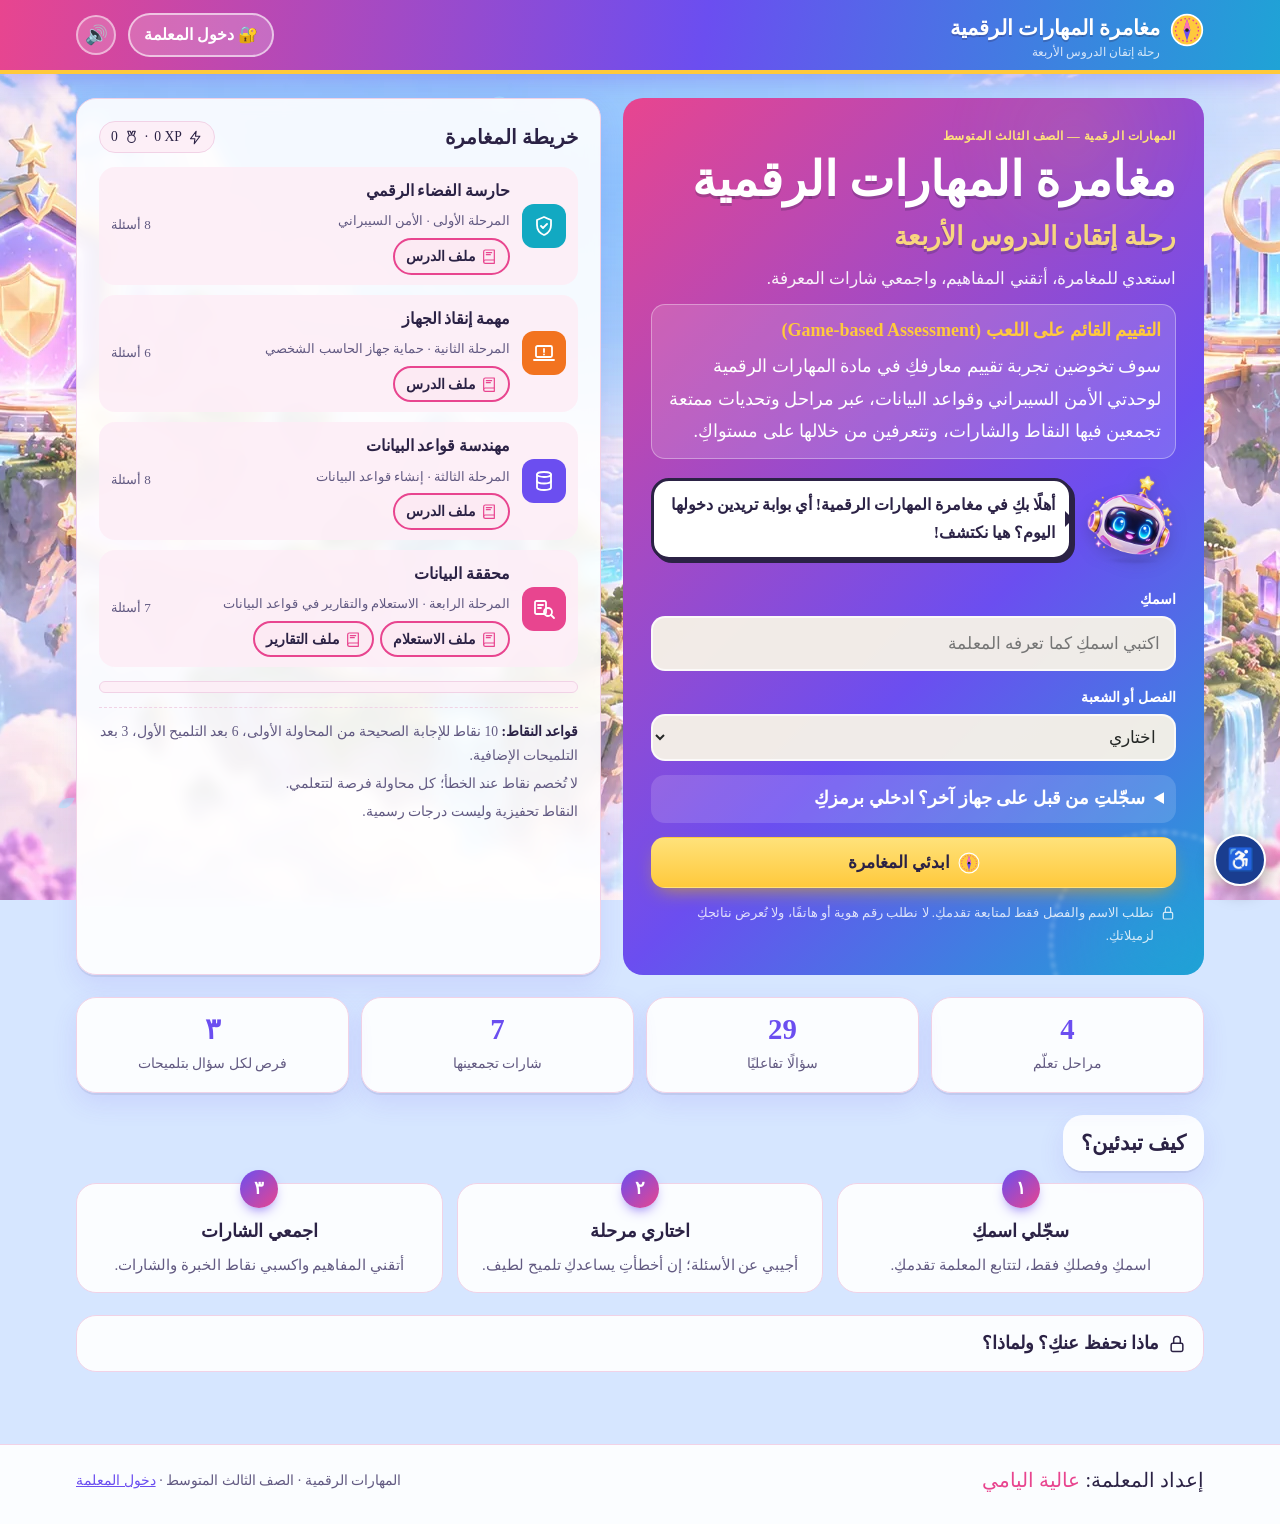
==== commit f3f27a57: "v1.7.2: post-test analysis shows why nothing is analysed (no student names / no match); cache-bust t" ====
--- a/index.html
+++ b/index.html
@@ -9,10 +9,10 @@
 <link rel="preconnect" href="https://fonts.gstatic.com" crossorigin>
 <link rel="stylesheet" href="https://fonts.googleapis.com/css2?family=Amiri:wght@400;700&display=swap">
 <link rel="preload" as="image" href="img/hero.webp" type="image/webp">
-<link rel="stylesheet" href="css/style.css?v=1.7.1">
-<link rel="stylesheet" href="css/home.css?v=1.7.1">
-<link rel="stylesheet" href="css/scenes.css?v=1.7.1">
-<link rel="stylesheet" href="css/a11y.css?v=1.7.1">
+<link rel="stylesheet" href="css/style.css?v=1.7.2">
+<link rel="stylesheet" href="css/home.css?v=1.7.2">
+<link rel="stylesheet" href="css/scenes.css?v=1.7.2">
+<link rel="stylesheet" href="css/a11y.css?v=1.7.2">
 </head>
 <body>
 <header class="topbar">
@@ -35,19 +35,19 @@
 <div class="drawer-bg" id="drawerBg" hidden></div>
 <aside class="drawer" id="drawer" role="dialog" aria-modal="true" hidden></aside>
 
-<script src="js/config.js?v=1.7.1"></script>
-<script src="js/icons.js?v=1.7.1"></script>
-<script src="js/questions.js?v=1.7.1"></script>
-<script src="js/review.js?v=1.7.1"></script>
-<script src="js/rules.js?v=1.7.1"></script>
-<script src="js/forms.js?v=1.7.1"></script>
-<script src="js/storage.js?v=1.7.1"></script>
-<script src="js/tracker.js?v=1.7.1"></script>
-<script src="js/quiz-engine.js?v=1.7.1"></script>
-<script src="js/auth.js?v=1.7.1"></script>
-<script src="js/fx.js?v=1.7.1"></script>
+<script src="js/config.js?v=1.7.2"></script>
+<script src="js/icons.js?v=1.7.2"></script>
+<script src="js/questions.js?v=1.7.2"></script>
+<script src="js/review.js?v=1.7.2"></script>
+<script src="js/rules.js?v=1.7.2"></script>
+<script src="js/forms.js?v=1.7.2"></script>
+<script src="js/storage.js?v=1.7.2"></script>
+<script src="js/tracker.js?v=1.7.2"></script>
+<script src="js/quiz-engine.js?v=1.7.2"></script>
+<script src="js/auth.js?v=1.7.2"></script>
+<script src="js/fx.js?v=1.7.2"></script>
 <script src="js/a11y.js"></script>
-<script src="js/lesson-viewer.js?v=1.7.1"></script>
+<script src="js/lesson-viewer.js?v=1.7.2"></script>
 <script>
   document.getElementById('brandIcon').innerHTML = MDQ.icons.compass;
   document.getElementById('brandLink').addEventListener('click', function (e) {
@@ -56,6 +56,6 @@
   });
   document.getElementById('teacherLink').addEventListener('click', function () { MDQ.auth.open(); });
 </script>
-<script src="js/app.js?v=1.7.1"></script>
+<script src="js/app.js?v=1.7.2"></script>
 </body>
 </html>
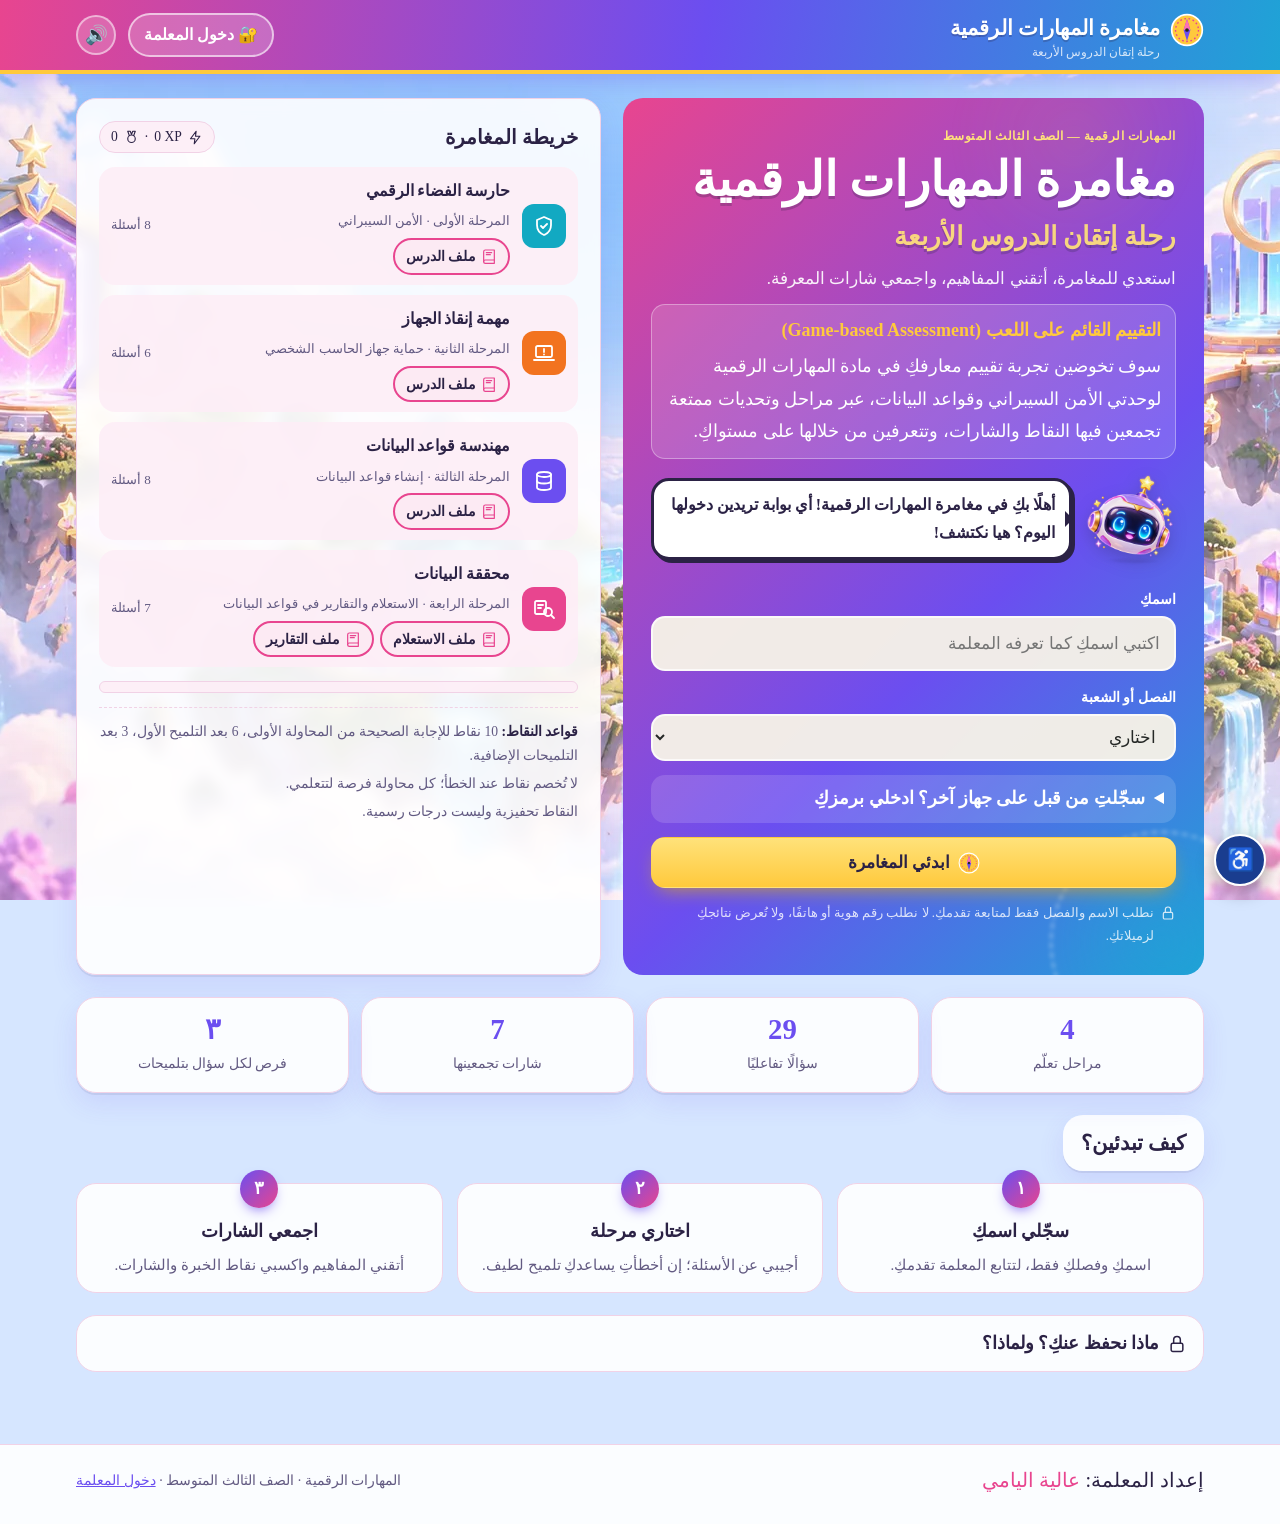
==== commit 528e97fe: "v1.7.3: goals agent shows reworded post-test wording per goal; post-test matching uses reworded item" ====
--- a/index.html
+++ b/index.html
@@ -9,10 +9,10 @@
 <link rel="preconnect" href="https://fonts.gstatic.com" crossorigin>
 <link rel="stylesheet" href="https://fonts.googleapis.com/css2?family=Amiri:wght@400;700&display=swap">
 <link rel="preload" as="image" href="img/hero.webp" type="image/webp">
-<link rel="stylesheet" href="css/style.css?v=1.7.2">
-<link rel="stylesheet" href="css/home.css?v=1.7.2">
-<link rel="stylesheet" href="css/scenes.css?v=1.7.2">
-<link rel="stylesheet" href="css/a11y.css?v=1.7.2">
+<link rel="stylesheet" href="css/style.css?v=1.7.3">
+<link rel="stylesheet" href="css/home.css?v=1.7.3">
+<link rel="stylesheet" href="css/scenes.css?v=1.7.3">
+<link rel="stylesheet" href="css/a11y.css?v=1.7.3">
 </head>
 <body>
 <header class="topbar">
@@ -35,19 +35,19 @@
 <div class="drawer-bg" id="drawerBg" hidden></div>
 <aside class="drawer" id="drawer" role="dialog" aria-modal="true" hidden></aside>
 
-<script src="js/config.js?v=1.7.2"></script>
-<script src="js/icons.js?v=1.7.2"></script>
-<script src="js/questions.js?v=1.7.2"></script>
-<script src="js/review.js?v=1.7.2"></script>
-<script src="js/rules.js?v=1.7.2"></script>
-<script src="js/forms.js?v=1.7.2"></script>
-<script src="js/storage.js?v=1.7.2"></script>
-<script src="js/tracker.js?v=1.7.2"></script>
-<script src="js/quiz-engine.js?v=1.7.2"></script>
-<script src="js/auth.js?v=1.7.2"></script>
-<script src="js/fx.js?v=1.7.2"></script>
+<script src="js/config.js?v=1.7.3"></script>
+<script src="js/icons.js?v=1.7.3"></script>
+<script src="js/questions.js?v=1.7.3"></script>
+<script src="js/review.js?v=1.7.3"></script>
+<script src="js/rules.js?v=1.7.3"></script>
+<script src="js/forms.js?v=1.7.3"></script>
+<script src="js/storage.js?v=1.7.3"></script>
+<script src="js/tracker.js?v=1.7.3"></script>
+<script src="js/quiz-engine.js?v=1.7.3"></script>
+<script src="js/auth.js?v=1.7.3"></script>
+<script src="js/fx.js?v=1.7.3"></script>
 <script src="js/a11y.js"></script>
-<script src="js/lesson-viewer.js?v=1.7.2"></script>
+<script src="js/lesson-viewer.js?v=1.7.3"></script>
 <script>
   document.getElementById('brandIcon').innerHTML = MDQ.icons.compass;
   document.getElementById('brandLink').addEventListener('click', function (e) {
@@ -56,6 +56,6 @@
   });
   document.getElementById('teacherLink').addEventListener('click', function () { MDQ.auth.open(); });
 </script>
-<script src="js/app.js?v=1.7.2"></script>
+<script src="js/app.js?v=1.7.3"></script>
 </body>
 </html>
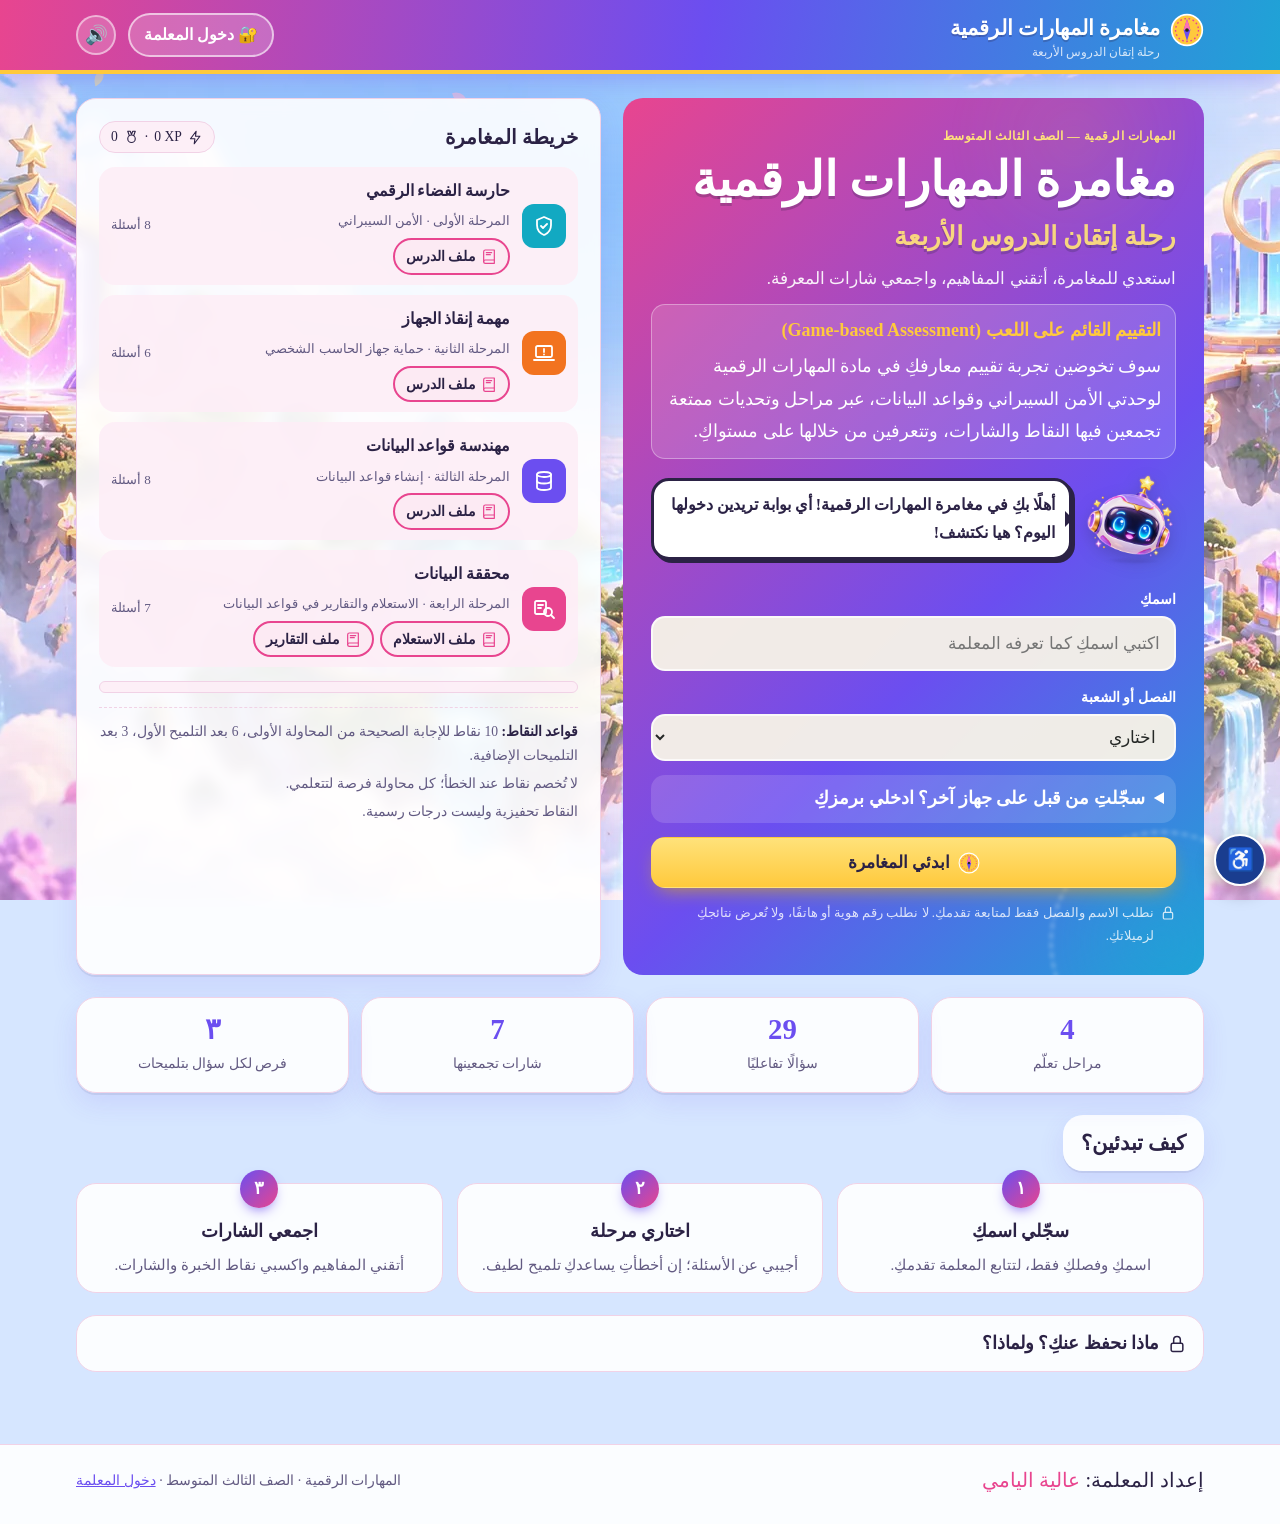
==== commit e5901777: "v1.7.6: teacher panel scene background, animation and companion guide Co-Authored-By: Claude Sonnet " ====
--- a/index.html
+++ b/index.html
@@ -9,10 +9,10 @@
 <link rel="preconnect" href="https://fonts.gstatic.com" crossorigin>
 <link rel="stylesheet" href="https://fonts.googleapis.com/css2?family=Amiri:wght@400;700&display=swap">
 <link rel="preload" as="image" href="img/hero.webp" type="image/webp">
-<link rel="stylesheet" href="css/style.css?v=1.7.3">
-<link rel="stylesheet" href="css/home.css?v=1.7.3">
-<link rel="stylesheet" href="css/scenes.css?v=1.7.3">
-<link rel="stylesheet" href="css/a11y.css?v=1.7.3">
+<link rel="stylesheet" href="css/style.css?v=1.7.6">
+<link rel="stylesheet" href="css/home.css?v=1.7.6">
+<link rel="stylesheet" href="css/scenes.css?v=1.7.6">
+<link rel="stylesheet" href="css/a11y.css?v=1.7.6">
 </head>
 <body>
 <header class="topbar">
@@ -35,19 +35,19 @@
 <div class="drawer-bg" id="drawerBg" hidden></div>
 <aside class="drawer" id="drawer" role="dialog" aria-modal="true" hidden></aside>
 
-<script src="js/config.js?v=1.7.3"></script>
-<script src="js/icons.js?v=1.7.3"></script>
-<script src="js/questions.js?v=1.7.3"></script>
-<script src="js/review.js?v=1.7.3"></script>
-<script src="js/rules.js?v=1.7.3"></script>
-<script src="js/forms.js?v=1.7.3"></script>
-<script src="js/storage.js?v=1.7.3"></script>
-<script src="js/tracker.js?v=1.7.3"></script>
-<script src="js/quiz-engine.js?v=1.7.3"></script>
-<script src="js/auth.js?v=1.7.3"></script>
-<script src="js/fx.js?v=1.7.3"></script>
+<script src="js/config.js?v=1.7.6"></script>
+<script src="js/icons.js?v=1.7.6"></script>
+<script src="js/questions.js?v=1.7.6"></script>
+<script src="js/review.js?v=1.7.6"></script>
+<script src="js/rules.js?v=1.7.6"></script>
+<script src="js/forms.js?v=1.7.6"></script>
+<script src="js/storage.js?v=1.7.6"></script>
+<script src="js/tracker.js?v=1.7.6"></script>
+<script src="js/quiz-engine.js?v=1.7.6"></script>
+<script src="js/auth.js?v=1.7.6"></script>
+<script src="js/fx.js?v=1.7.6"></script>
 <script src="js/a11y.js"></script>
-<script src="js/lesson-viewer.js?v=1.7.3"></script>
+<script src="js/lesson-viewer.js?v=1.7.6"></script>
 <script>
   document.getElementById('brandIcon').innerHTML = MDQ.icons.compass;
   document.getElementById('brandLink').addEventListener('click', function (e) {
@@ -56,6 +56,6 @@
   });
   document.getElementById('teacherLink').addEventListener('click', function () { MDQ.auth.open(); });
 </script>
-<script src="js/app.js?v=1.7.3"></script>
+<script src="js/app.js?v=1.7.6"></script>
 </body>
 </html>
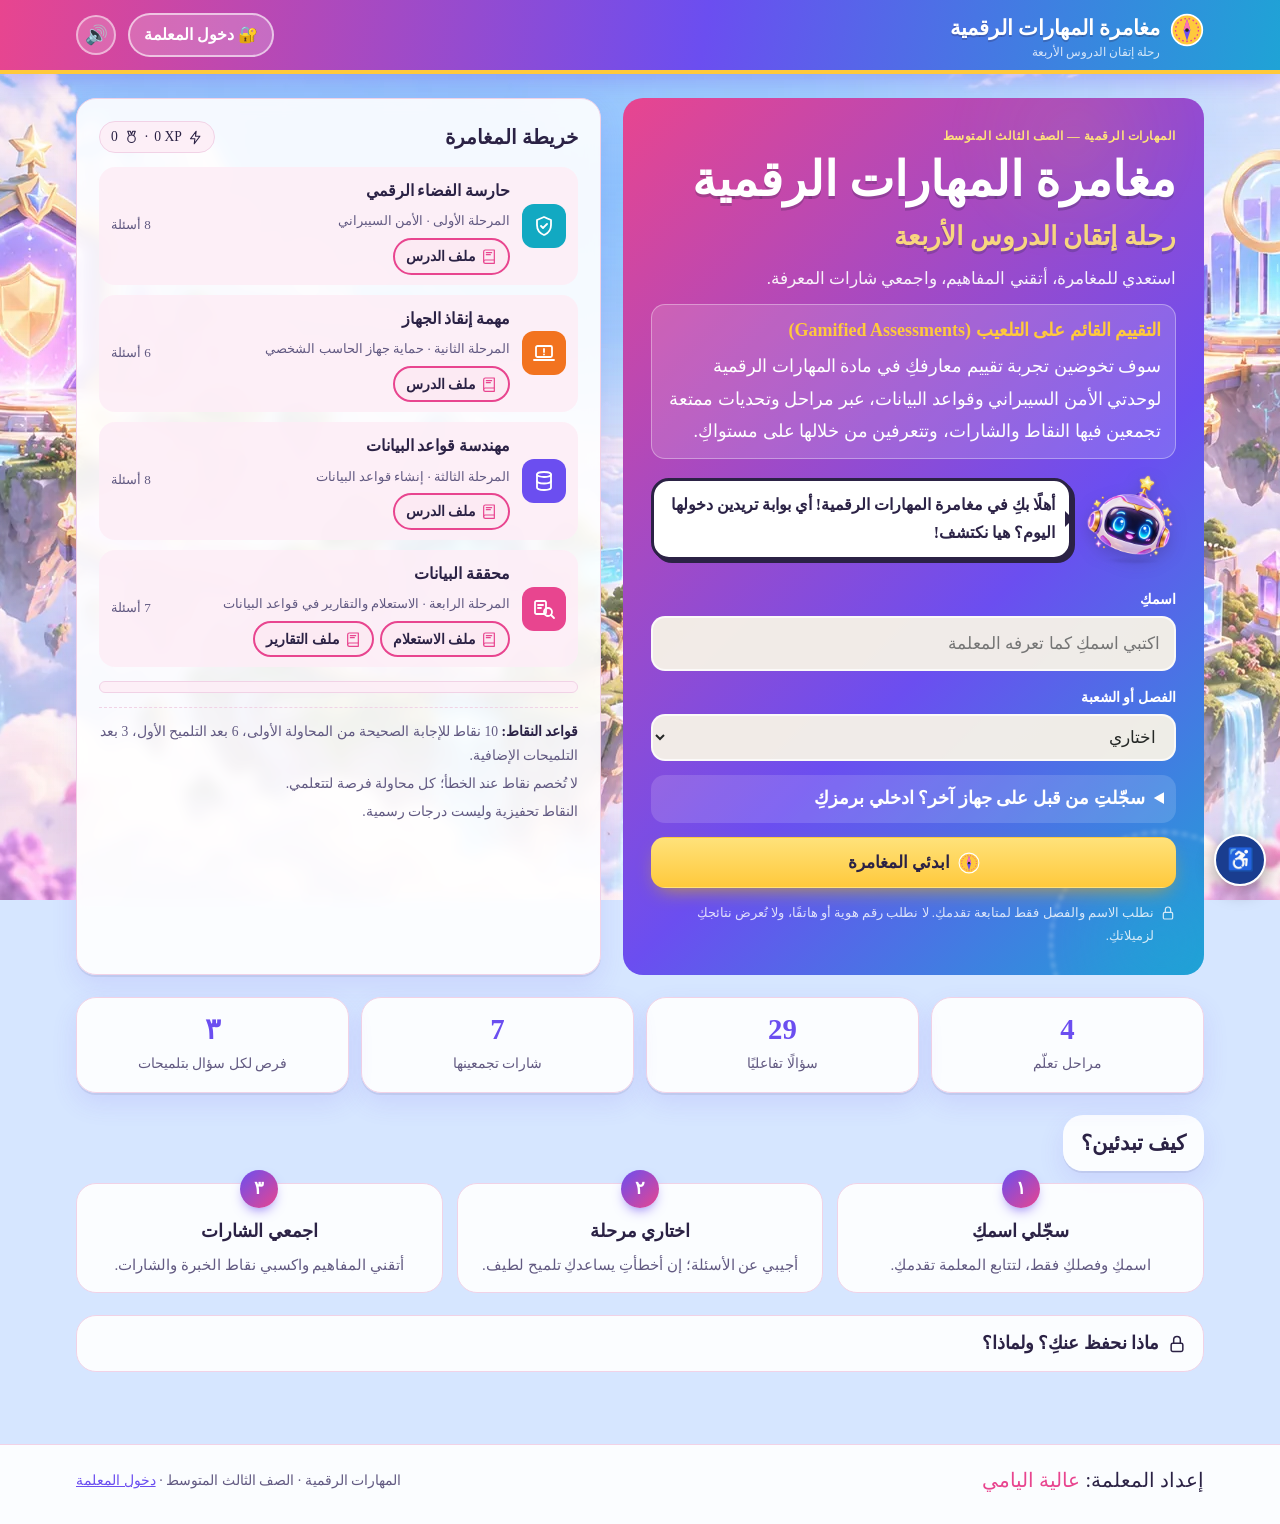
==== commit 0aad2bf4: "Home page: rename 'Game-based Assessment' to 'Gamified Assessments' (التقييم القائم على التلعيب) Co-" ====
--- a/index.html
+++ b/index.html
@@ -56,6 +56,6 @@
   });
   document.getElementById('teacherLink').addEventListener('click', function () { MDQ.auth.open(); });
 </script>
-<script src="js/app.js?v=1.7.6"></script>
+<script src="js/app.js?v=1.7.9"></script>
 </body>
 </html>
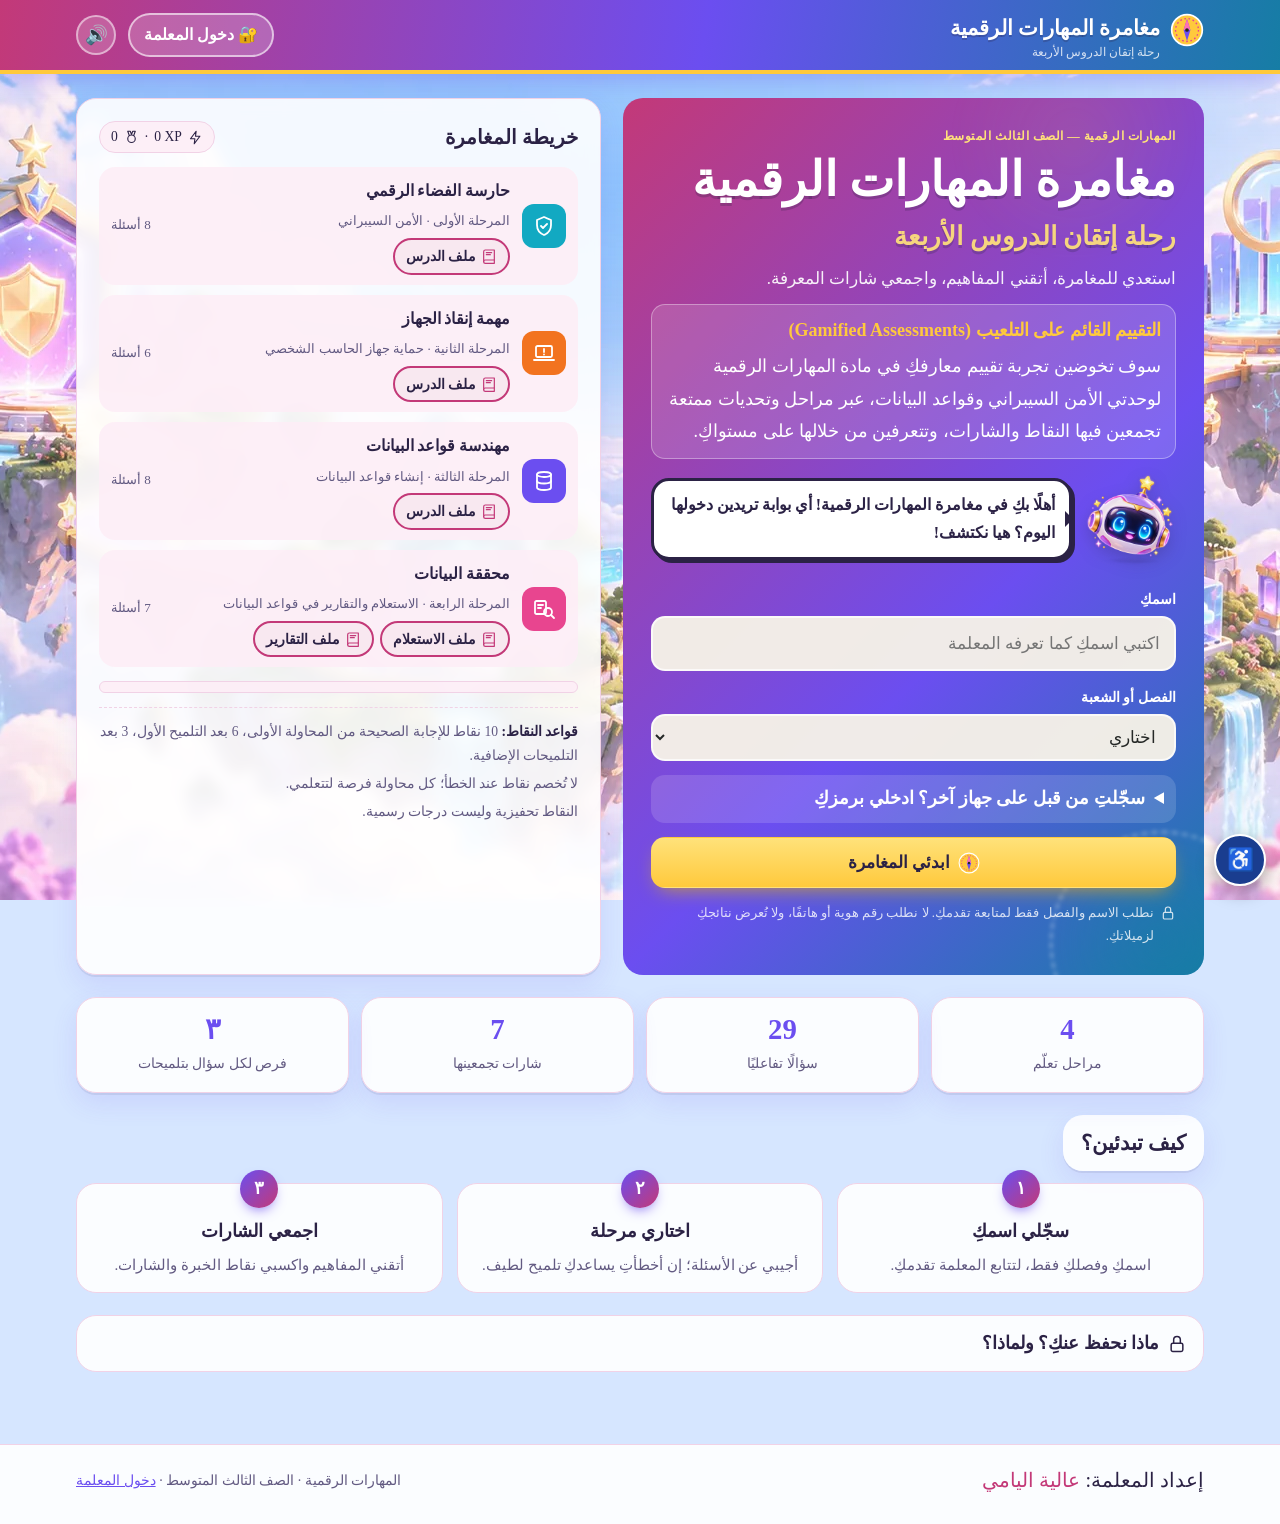
==== commit 28ba3906: "1.9.0: نسبة بلوغ 90٪ والربع الأدنى مقابل الباقي، أثر الخطط على الأضعف أساسًا، وتحسينات الشمول (تباين" ====
--- a/index.html
+++ b/index.html
@@ -12,7 +12,7 @@
 <link rel="stylesheet" href="css/style.css?v=1.7.6">
 <link rel="stylesheet" href="css/home.css?v=1.7.6">
 <link rel="stylesheet" href="css/scenes.css?v=1.7.6">
-<link rel="stylesheet" href="css/a11y.css?v=1.7.6">
+<link rel="stylesheet" href="css/a11y.css?v=1.9.0">
 </head>
 <body>
 <header class="topbar">
@@ -46,7 +46,7 @@
 <script src="js/quiz-engine.js?v=1.7.6"></script>
 <script src="js/auth.js?v=1.7.6"></script>
 <script src="js/fx.js?v=1.7.6"></script>
-<script src="js/a11y.js"></script>
+<script src="js/a11y.js?v=1.9.0"></script>
 <script src="js/lesson-viewer.js?v=1.7.6"></script>
 <script>
   document.getElementById('brandIcon').innerHTML = MDQ.icons.compass;
@@ -56,6 +56,6 @@
   });
   document.getElementById('teacherLink').addEventListener('click', function () { MDQ.auth.open(); });
 </script>
-<script src="js/app.js?v=1.7.9"></script>
+<script src="js/app.js?v=1.9.0"></script>
 </body>
 </html>
--- a/css/a11y.css
+++ b/css/a11y.css
@@ -22,3 +22,32 @@
 .a11y-panel button.ab:disabled { opacity: .45; cursor: not-allowed; }
 .a11y-val { min-width: 54px; text-align: center; font-weight: 700; }
 .a11y-note { font-size: .8rem; color: #444; margin: 6px 0 0; }
+
+/* ---- تباين الألوان (WCAG 2.2 AA ≥ 4.5:1 للنص): درجات أغمق للحالات والنصوص الملوّنة، دون المساس بالوضع الداكن ---- */
+:root { --ok: #0A7854; --warn: #9A5C00; --bad: #BF2E52; --brand-2: #C33978; --brand-3: #167DA5; }
+@media (prefers-color-scheme: dark) { :root:not([data-theme="light"]) { --brand-ink: #161230; } }
+:root[data-theme="dark"] { --brand-ink: #161230; }
+html[data-contrast="high"] .pill { border: 1px solid currentColor; }
+
+/* ---- الإتاحة العامة: أهداف لمس ≥ 44px للأزرار، ولا انزلاق أفقي للصفحة ---- */
+html { overflow-x: clip; }
+.btn, button.ab, .a11y-fab { min-height: 44px; }
+.a11y-fab { min-width: 52px; }
+
+/* ---- العرض المبسّط للجوال: عمود واحد، خط أكبر، بلا زخارف، جداول قابلة للتمرير ---- */
+html[data-simple="on"] body { font-size: calc(19px * var(--a11y-scale)); background-image: none; }
+html[data-simple="on"] body::before, html[data-simple="on"] body::after { display: none; }
+html[data-simple="on"] .mascot, html[data-simple="on"] .mascot-img, html[data-simple="on"] #tguide, html[data-simple="on"] [data-decor] { display: none !important; }
+html[data-simple="on"] main, html[data-simple="on"] .wrap { padding-inline: 12px; }
+html[data-simple="on"] .grid, html[data-simple="on"] .cols, html[data-simple="on"] .two, html[data-simple="on"] .stages, html[data-simple="on"] .mini-stages { display: block !important; }
+html[data-simple="on"] .grid > *, html[data-simple="on"] .cols > *, html[data-simple="on"] .two > * { margin-bottom: 12px; }
+html[data-simple="on"] .btn { width: 100%; justify-content: center; padding-block: 12px; }
+html[data-simple="on"] .row { flex-wrap: wrap; }
+html[data-simple="on"] .t-scroll, html[data-simple="on"] .t-table-wrap { overflow-x: auto; -webkit-overflow-scrolling: touch; }
+html[data-simple="on"] .panel, html[data-simple="on"] .card { border-radius: 14px; padding: 12px; }
+html[data-simple="on"] input, html[data-simple="on"] select, html[data-simple="on"] textarea { min-height: 44px; font-size: 1rem; max-width: 100%; }
+@media (max-width: 640px) {
+  .t-scroll { overflow-x: auto; }
+  .a11y-panel { inset-inline: 10px; width: auto; max-height: 80vh; overflow: auto; }
+}
+.sr-only { position: absolute; width: 1px; height: 1px; padding: 0; margin: -1px; overflow: hidden; clip: rect(0,0,0,0); white-space: nowrap; border: 0; }
